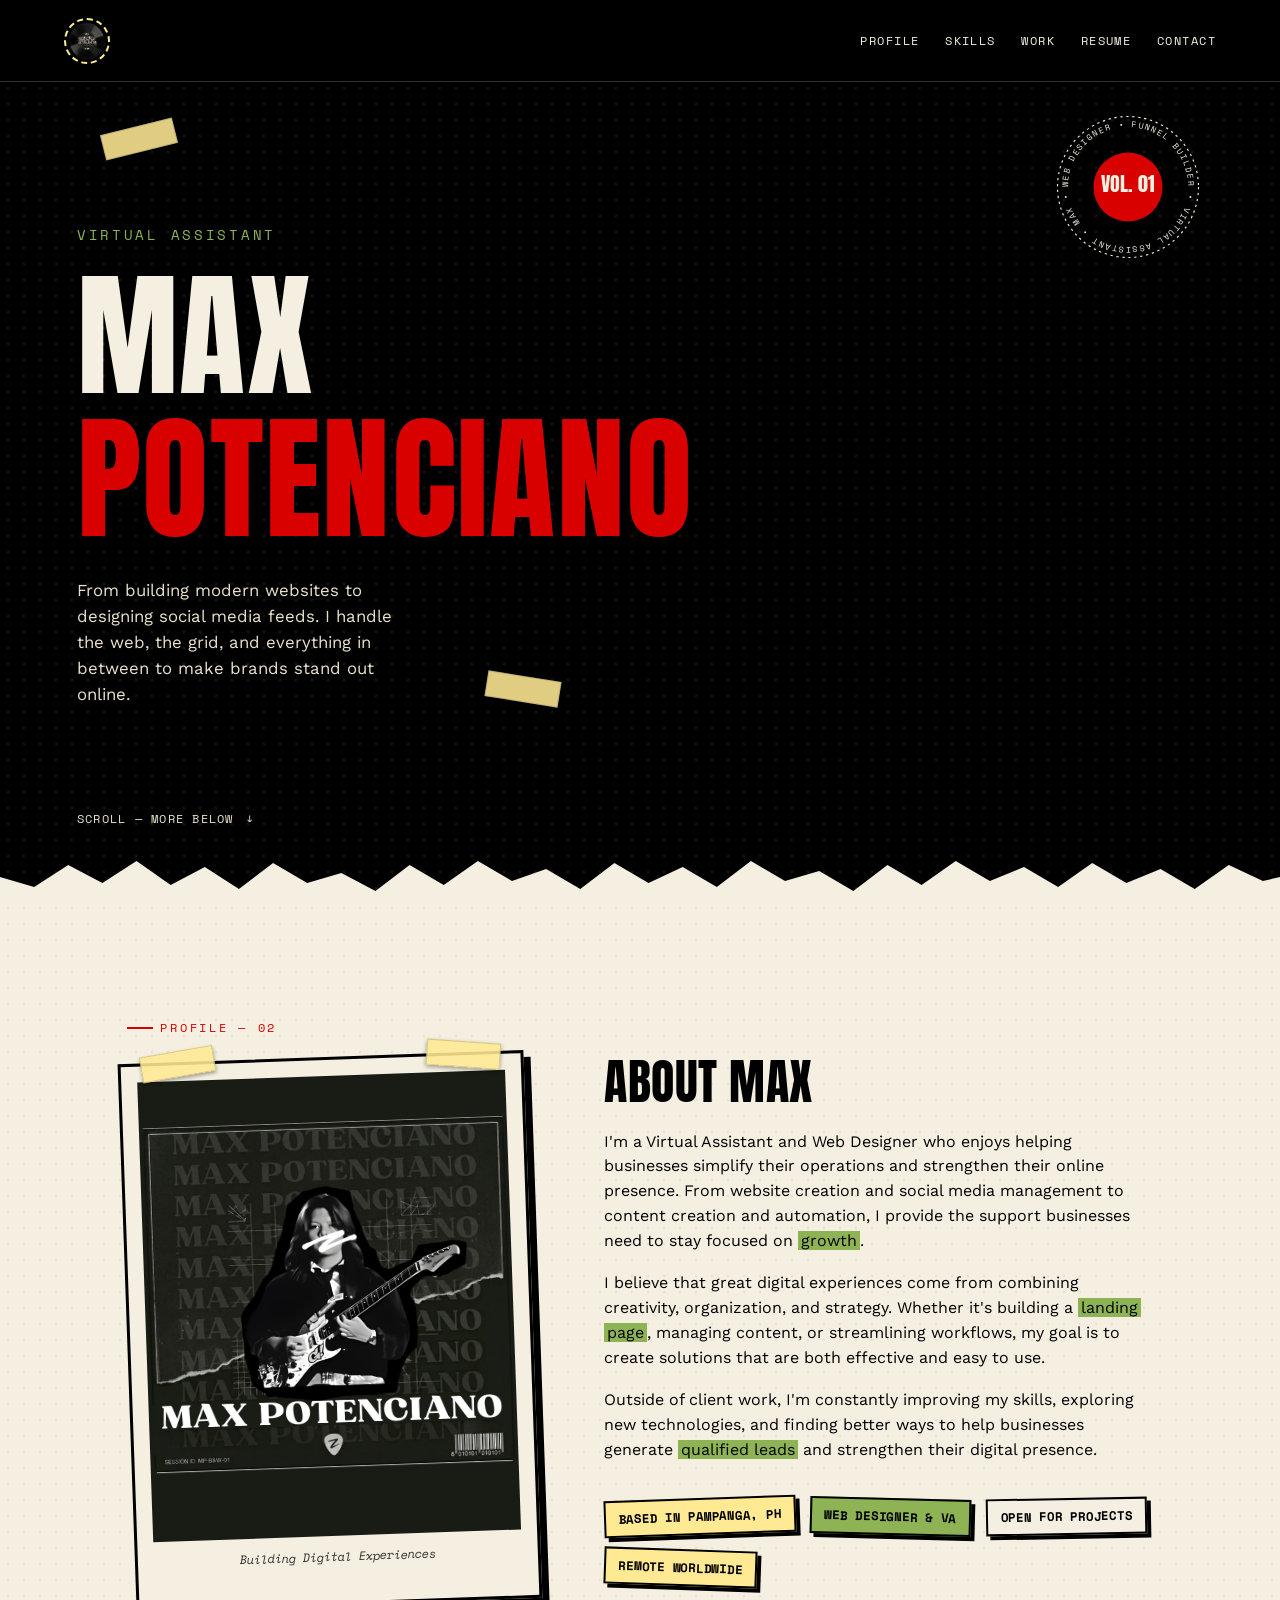
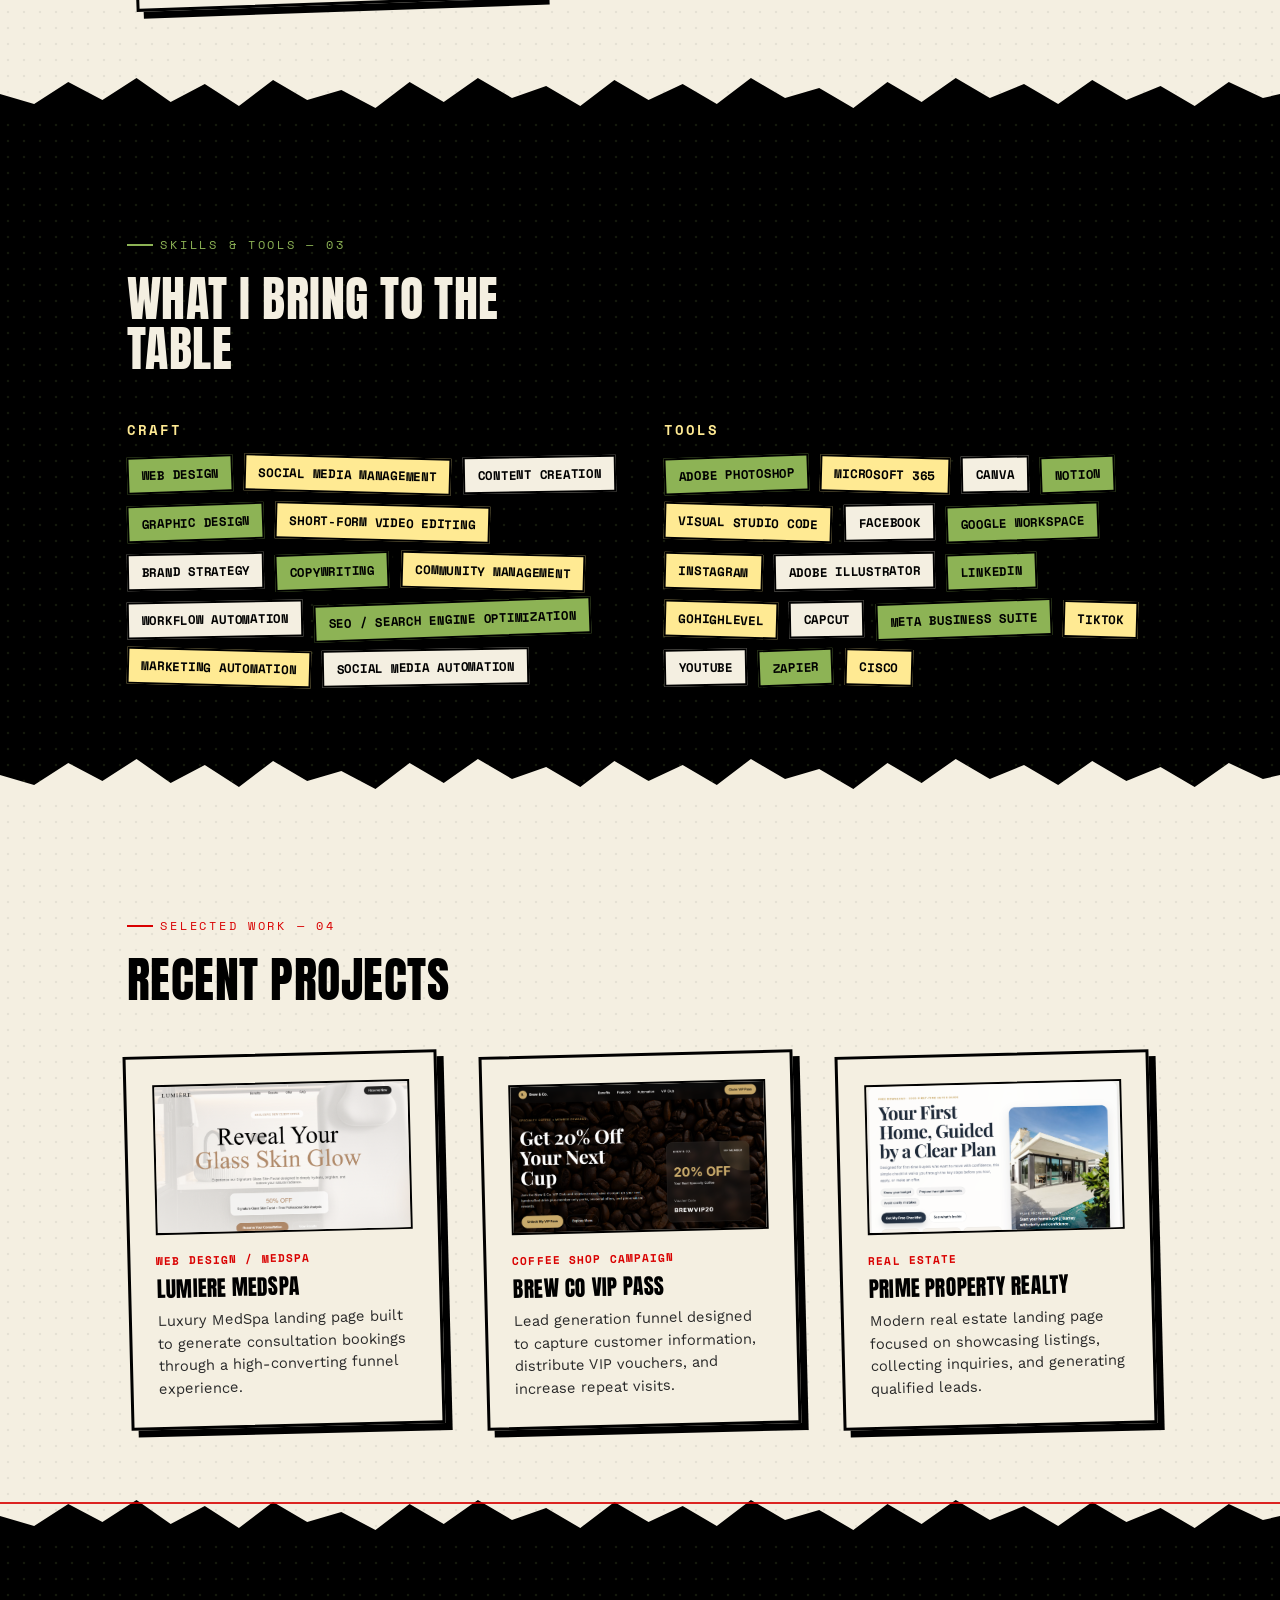
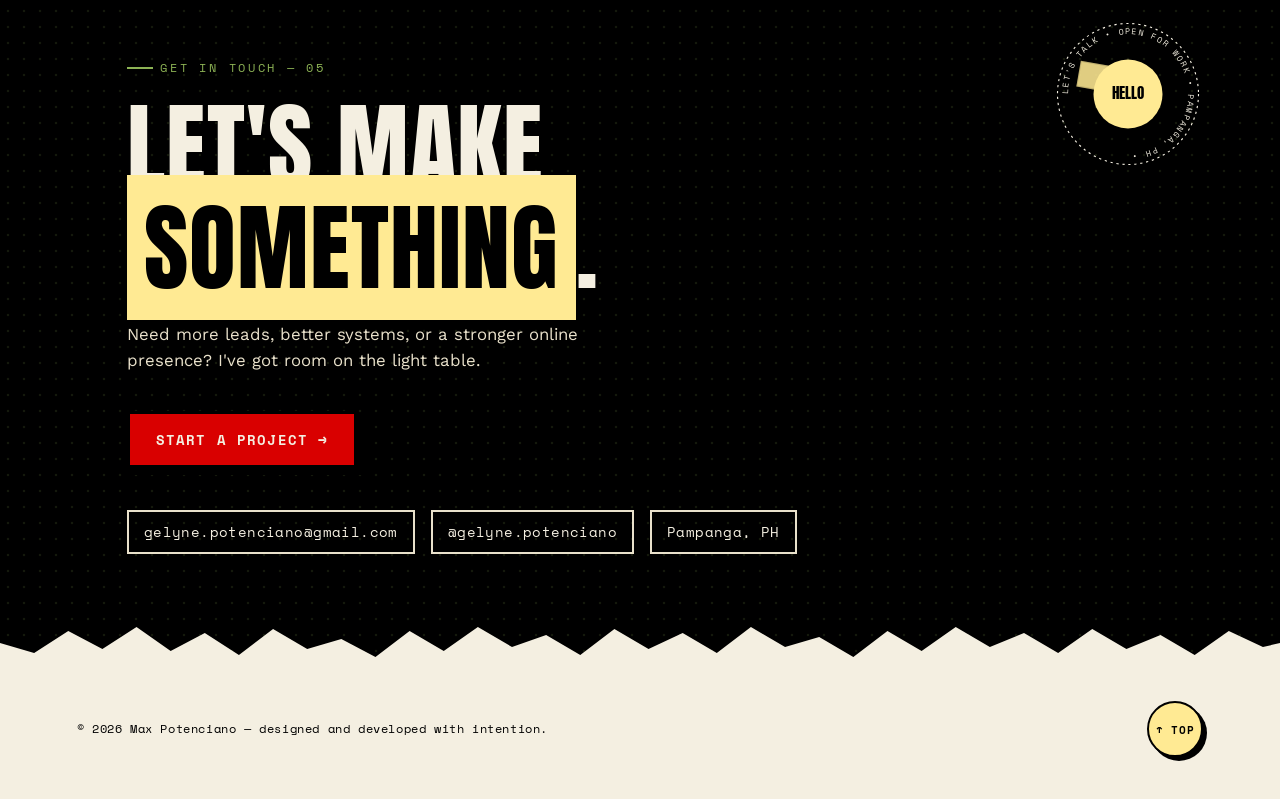
==== index.html @ 08736746 "Add files via upload" ====
<!DOCTYPE html>
<html lang="en">
<head>
<meta charset="UTF-8">
<meta name="viewport" content="width=device-width, initial-scale=1.0">
<title>Max Potenciano | Virtual Assistant & Web Designer</title>
<link rel="icon" type="image/png" href="images/favicon.ico">
<link rel="preconnect" href="https://fonts.googleapis.com">
<link rel="preconnect" href="https://fonts.gstatic.com" crossorigin>
<link href="https://fonts.googleapis.com/css2?family=Anton&family=Space+Mono:wght@400;700&family=Work+Sans:wght@400;500;600;700;800&display=swap" rel="stylesheet">
<link rel="stylesheet" href="css/base.css">
<link rel="stylesheet" href="css/portfolio.css">
</head>
<body>

<div class="grain"></div>

<!-- shared torn-edge shape, defined once, reused everywhere via <use> -->
<svg class="torn-sprite" aria-hidden="true">
  <defs>
    <polygon id="tornPath" points="0,44 0,20 32,30 64,8 96,26 128,4 160,28 192,10 224,32 256,6 288,26 320,16 352,34 384,8 416,28 448,4 480,24 512,12 544,32 576,6 608,26 640,10 672,30 704,4 736,24 768,14 800,34 832,8 864,28 896,4 928,24 960,10 992,30 1024,6 1056,26 1088,12 1120,32 1152,8 1184,24 1200,20 1200,44"/>
  </defs>
</svg>

<nav>
  <div class="logo-stamp">
    <img src="images/logo.png" alt="Max Potenciano Logo">
  </div>

  <ul class="nav-links">
    <li><a href="#about">Profile</a></li>
    <li><a href="#skills">Skills</a></li>
    <li><a href="#projects">Work</a></li>

    <li>
      <a
        href="documents/Angelyne_Potenciano_Resume.pdf"
        target="_blank"
        rel="noopener noreferrer"
      >
        Resume
      </a>
    </li>

    <li><a href="#contact">Contact</a></li>
  </ul>
</nav>

<!-- ============ COVER ============ -->
<section id="cover" class="on-ink">
  <div class="halftone on-ink-tex"></div>
  <div class="tape cover-tape1"></div>
  <div class="tape cover-tape2"></div>

  <svg class="stamp-badge" viewBox="0 0 200 200" aria-hidden="true">
    <defs><path id="circlePath" d="M100,100 m-80,0 a80,80 0 1,1 160,0 a80,80 0 1,1 -160,0"/></defs>
    <circle cx="100" cy="100" r="94" fill="none" stroke="#F4EFE1" stroke-width="1.5" stroke-dasharray="3 5"/>
    <text font-family="Space Mono, monospace" font-size="11" letter-spacing="2" fill="#F4EFE1">
      <textPath href="#circlePath">WEB DESIGNER • FUNNEL BUILDER • VIRTUAL ASSISTANT • MAX •</textPath>
    </text>
    <circle cx="100" cy="100" r="46" fill="#D90000"/>
    <text x="100" y="107" text-anchor="middle" font-family="Anton, sans-serif" font-size="26" fill="#F4EFE1">VOL. 01</text>
  </svg>

  <div class="cover-inner">
    <div class="cover-role">Virtual Assistant</div>
    <h1 class="cover-name">MAX<br><span class="accent">POTENCIANO</span></h1>
    <p class="cover-sub">From building modern websites to designing social media feeds. I handle the web, the grid, and everything in between to make brands stand out online.</p>
  </div>

  <div class="scroll-cue"><span>Scroll — more below</span><span class="arrow">↓</span></div>

  <div class="torn-edge to-paper">
    <svg viewBox="0 0 1200 44" preserveAspectRatio="none"><use href="#tornPath" fill="currentColor"/></svg>
  </div>
</section>

<!-- ============ ABOUT ============ -->
<section id="about" class="on-paper">
  <div class="halftone on-paper-tex"></div>
  <div class="wrap">
    <div class="eyebrow">Profile — 02</div>
    <div class="about-grid">
      <figure class="portrait-frame">
        <div class="tape" style="top:-14px; left:20px; transform:rotate(-8deg);"></div>
        <div class="tape" style="top:-14px; right:20px; transform:rotate(6deg);"></div>

        <img
          src="images/max-profile.png"
          alt="Max Potenciano"
          class="profile-photo"
        >

        <figcaption>Building Digital Experiences</figcaption>
      </figure>

      <div class="about-bio">
        <h2 style="font-size:clamp(2rem,4vw,3rem); margin-bottom:1.4rem;">About Max</h2>
        <p>
        I'm a Virtual Assistant and Web Designer who enjoys helping businesses simplify their operations and strengthen their online presence. From website creation and social media management to content creation and automation, I provide the support businesses need to stay focused on <mark>growth</mark>.
        </p>

        <p>
        I believe that great digital experiences come from combining creativity, organization, and strategy. Whether it's building a <mark>landing page</mark>, managing content, or streamlining workflows, my goal is to create solutions that are both effective and easy to use.
        </p>

        <p>
        Outside of client work, I'm constantly improving my skills, exploring new technologies, and finding better ways to help businesses generate <mark>qualified leads</mark> and strengthen their digital presence.
        </p>
        <div class="fact-stamps">
          <span class="sticker">Based in Pampanga, PH</span>
          <span class="sticker">Web Designer & VA</span>
          <span class="sticker">Open for projects</span>
          <span class="sticker">Remote Worldwide</span>
        </div>
      </div>
    </div>
  </div>
  <div class="torn-edge to-ink">
    <svg viewBox="0 0 1200 44" preserveAspectRatio="none"><use href="#tornPath" fill="currentColor"/></svg>
  </div>
</section>

<!-- ============ SKILLS ============ -->
<section id="skills" class="on-ink">
  <div class="halftone on-ink-tex"></div>
  <div class="wrap">
    <div class="eyebrow">Skills &amp; Tools — 03</div>
    <h2 style="font-size:clamp(2rem,4vw,3rem); max-width:16ch; margin-bottom:3rem;">What I bring to the table</h2>

    <div class="skills-groups">
      <div class="skill-group">
        <h3>Craft</h3>
        <div class="skill-tags">
          <span class="sticker">Web Design</span>
          <span class="sticker">Social Media Management</span>
          <span class="sticker">Content Creation</span>
          <span class="sticker">Graphic Design</span>
          <span class="sticker">Short-form Video editing</span>
          <span class="sticker">Brand Strategy</span>
          <span class="sticker">Copywriting</span>
          <span class="sticker">Community Management</span>
          <span class="sticker">Workflow Automation</span>
          <span class="sticker">SEO / Search Engine Optimization</span>
          <span class="sticker">Marketing Automation</span>
          <span class="sticker">Social Media Automation</span>
        </div>
      </div>
      <div class="skill-group">
        <h3>Tools</h3>
        <div class="skill-tags">
          <span class="sticker">Adobe Photoshop</span>
          <span class="sticker">Microsoft 365</span>
          <span class="sticker">Canva</span>
          <span class="sticker">Notion</span>
          <span class="sticker">Visual Studio Code</span>
          <span class="sticker">Facebook</span>
          <span class="sticker">Google Workspace</span>
          <span class="sticker">Instagram</span>
          <span class="sticker">Adobe Illustrator</span>
          <span class="sticker">LinkedIn</span>
          <span class="sticker">GoHighLevel</span>
          <span class="sticker">Capcut</span>
          <span class="sticker">Meta Business Suite</span>
          <span class="sticker">Tiktok</span>
          <span class="sticker">Youtube</span>
          <span class="sticker">Zapier</span>
          <span class="sticker">Cisco</span>
        </div>
      </div>
    </div>
  </div>
  <div class="torn-edge to-paper">
    <svg viewBox="0 0 1200 44" preserveAspectRatio="none"><use href="#tornPath" fill="currentColor"/></svg>
  </div>
</section>

<!-- ============ PROJECTS ============ -->
<section id="projects" class="on-paper">
  <div class="halftone on-paper-tex"></div>
  <div class="wrap">
    <div class="eyebrow">Selected Work — 04</div>
    <h2 style="font-size:clamp(2rem,4vw,3rem); margin-bottom:3rem;">Recent Projects</h2>

    <div class="project-grid">

      <a href="projects/Lumiere/index.html" class="project-link">
        <article class="project-card">
          <div class="project-thumb"><img src="images/lumiere-thumb.png" alt="Lumiere MedSpa"></div>
          <span class="project-cat">Web Design / MedSpa</span>
          <h3>Lumiere MedSpa</h3>
          <p>
            Luxury MedSpa landing page built to generate consultation bookings
            through a high-converting funnel experience.
          </p>
        </article>
      </a>

      <a href="projects/brew-co-vip/index.html" class="project-link">
        <article class="project-card">
          <div class="project-thumb"><img src="images/brew-co-vip-thumb.png" alt="Brew Co VIP Pass"></div>
          <span class="project-cat">Coffee Shop Campaign</span>
          <h3>Brew Co VIP Pass</h3>
          <p>
            Lead generation funnel designed to capture customer information,
            distribute VIP vouchers, and increase repeat visits.
          </p>
        </article>
      </a>

        <a href="projects/prime_property_realty_landing_page_package/index.html" class="project-link">
          <article class="project-card">
            <div class="project-thumb"><img src="images/prime-property-realty-thumb.png" alt="Prime Property Realty"></div>
            <span class="project-cat">Real Estate</span>
            <h3>Prime Property Realty</h3>
            <p>
              Modern real estate landing page focused on showcasing listings,
              collecting inquiries, and generating qualified leads.
            </p>
          </article>
        </a>

    </div>
  </div>
  <div class="torn-edge to-ink thread">
    <svg viewBox="0 0 1200 44" preserveAspectRatio="none"><use href="#tornPath" fill="currentColor"/></svg>
  </div>
</section>

<!-- ============ CONTACT (mirrors cover) ============ -->
<section id="contact" class="on-ink">
  <div class="halftone on-ink-tex"></div>
  <div class="tape" style="top:8rem; right:10%; transform:rotate(10deg);"></div>

  <svg class="stamp-badge" viewBox="0 0 200 200" aria-hidden="true" style="right:6vw; top:5rem;">
    <defs><path id="circlePath2" d="M100,100 m-80,0 a80,80 0 1,1 160,0 a80,80 0 1,1 -160,0"/></defs>
    <circle cx="100" cy="100" r="94" fill="none" stroke="#F4EFE1" stroke-width="1.5" stroke-dasharray="3 5"/>
    <text font-family="Space Mono, monospace" font-size="11" letter-spacing="2" fill="#F4EFE1">
      <textPath href="#circlePath2">LET'S TALK • OPEN FOR WORK • PAMPANGA, PH • </textPath>
    </text>
    <circle cx="100" cy="100" r="46" fill="#FFEA93"/>
    <text x="100" y="107" text-anchor="middle" font-family="Anton, sans-serif" font-size="20" fill="#000">HELLO</text>
  </svg>

  <div class="wrap contact-inner">
    <div class="eyebrow">Get In Touch — 05</div>
    <h2 class="contact-headline">Let's make<br><mark>something</mark>.</h2>
    <p class="contact-sub">Need more leads, better systems, or a stronger online presence? I've got room on the light table.</p>

    <a class="btn" href="mailto:gelyne.potenciano@gmail.com">Start a Project →</a>

    <ul class="contact-details">
      <li><a href="mailto:gelyne.potenciano@gmail.com">gelyne.potenciano@gmail.com</a></li>
      <li><a href="https://www.instagram.com/gelyne.potenciano/">@gelyne.potenciano</a></li>
      <li>Pampanga, PH</li>
    </ul>
  </div>

  <div class="torn-edge to-paper">
    <svg viewBox="0 0 1200 44" preserveAspectRatio="none"><use href="#tornPath" fill="currentColor"/></svg>
  </div>
</section>

<div class="footer-strip">
  <span>© <span id="year"></span> Max Potenciano — designed and developed with intention.</span>
  <a href="#cover" class="back-top">↑ TOP</a>
</div>

<script src="js/main.js"></script>
</body>
</html>
---- css/base.css ----
/* ==========================================================================
   BASE.CSS
   Shared design system for the whole site: colors, fonts, textures,
   and reusable components (cutout cards, stickers, buttons, stamps, nav).
   Both index.html and style-guide.html load this file first.
   ========================================================================== */

:root{
  --ink:#000000;        /* base background, text, borders */
  --moss:#8DB355;        /* labels on black, sticker chips, accent shapes */
  --butter:#FFEA93;      /* highlight-marker on black sections, tape, CTA hover */
  --signal:#D90000;      /* CTA button, stamps, "red thread" accent */
  --paper:#F4EFE1;       /* neutral light section background, card faces */
  --paper-dim:#e9e1cb;   /* secondary/dimmer text on black sections */

  --cutout-border: 3px solid var(--ink);
  --cutout-shadow: 7px 7px 0 var(--ink);
  --cutout-shadow-sm: 4px 4px 0 var(--ink);
}

*{ box-sizing:border-box; margin:0; padding:0; }

@media (prefers-reduced-motion: no-preference){
  html{ scroll-behavior:smooth; }
}

body{
  font-family:'Work Sans', sans-serif;
  background:var(--ink);
  color:var(--paper);
  line-height:1.55;
  overflow-x:hidden;
}

a{ color:inherit; }
img,svg{ display:block; max-width:100%; }
::selection{ background:var(--signal); color:var(--paper); }
:focus-visible{ outline:3px solid var(--butter); outline-offset:3px; }

h1,h2,h3{
  font-family:'Anton', sans-serif;
  font-weight:400;
  letter-spacing:.01em;
  line-height:1.05;
  text-transform:uppercase;
}

code{ font-family:'Space Mono', monospace; background:rgba(0,0,0,.08); padding:.15em .4em; }
.on-ink code{ background:rgba(255,255,255,.1); }

/* ---------- eyebrow labels ---------- */
.eyebrow{
  font-family:'Space Mono', monospace;
  font-size:.78rem;
  letter-spacing:.22em;
  text-transform:uppercase;
  display:inline-flex;
  align-items:center;
  gap:.6em;
  margin-bottom:1.2rem;
}
.eyebrow::before{ content:''; width:26px; height:2px; background:currentColor; display:inline-block; }
.on-ink .eyebrow{ color:var(--moss); }
.on-paper .eyebrow{ color:var(--signal); }

/* ---------- section wrappers ---------- */
section{ position:relative; }
.on-ink{ background:var(--ink); color:var(--paper); }
.on-paper{ background:var(--paper); color:var(--ink); }

.wrap{ max-width:1180px; margin:0 auto; padding:7rem 6vw; position:relative; z-index:2; }

/* ---------- grain overlay (site-wide, fixed) ---------- */
.grain{
  position:fixed; inset:0; z-index:60; pointer-events:none;
  opacity:.05; mix-blend-mode:overlay;
  background-image:url("data:image/svg+xml;utf8,<svg xmlns='http://www.w3.org/2000/svg' width='120' height='120'><filter id='n'><feTurbulence type='fractalNoise' baseFrequency='0.9' numOctaves='2' stitchTiles='stitch'/></filter><rect width='100%25' height='100%25' filter='url(%23n)'/></svg>");
}

/* ---------- halftone dot textures ---------- */
.halftone{ position:absolute; inset:0; z-index:0; pointer-events:none; }
.halftone.on-ink-tex{ background-image:radial-gradient(var(--moss) 1.4px, transparent 1.6px); background-size:16px 16px; opacity:.14; }
.halftone.on-paper-tex{ background-image:radial-gradient(var(--ink) 1.2px, transparent 1.6px); background-size:16px 16px; opacity:.06; }

/* ---------- torn paper edge divider (one shape, reused via <use>) ---------- */
.torn-sprite{ position:absolute; width:0; height:0; overflow:hidden; }
.torn-edge{ position:absolute; left:0; right:0; bottom:-1px; height:44px; line-height:0; z-index:3; }
.torn-edge svg{ width:100%; height:100%; display:block; }
.torn-edge.to-paper{ color:var(--paper); }
.torn-edge.to-ink{ color:var(--ink); }
.torn-edge.thread::after{
  content:''; position:absolute; left:0; right:0; top:6px; height:2px;
  background:var(--signal); opacity:.85;
}

/* ---------- tape strip decoration ---------- */
.tape{
  position:absolute; width:74px; height:26px;
  background:rgba(255,234,147,.88);
  box-shadow:0 2px 4px rgba(0,0,0,.35);
  border:1px solid rgba(0,0,0,.15);
}

/* ---------- signature cutout / sticker system ---------- */
.cutout{
  background:var(--paper); color:var(--ink);
  border:var(--cutout-border); box-shadow:var(--cutout-shadow);
}
.sticker{
  display:inline-flex; align-items:center;
  font-family:'Space Mono', monospace; font-weight:700; text-transform:uppercase;
  font-size:.78rem; letter-spacing:.06em; padding:.55em 1em;
  border:2px solid var(--ink); box-shadow:var(--cutout-shadow-sm);
  color:var(--ink); background:var(--paper);
  transition:transform .15s ease, box-shadow .15s ease;
}
.sticker:hover{ transform:translate(-2px,-2px) rotate(0deg); box-shadow:6px 6px 0 var(--ink); }

.btn{
  display:inline-flex; align-items:center; gap:.6em;
  font-family:'Space Mono', monospace; font-weight:700;
  text-transform:uppercase; letter-spacing:.08em; font-size:.9rem;
  padding:1em 1.8em;
  background:var(--signal); color:var(--paper);
  border:var(--cutout-border); box-shadow:var(--cutout-shadow);
  text-decoration:none;
  transition:transform .15s ease, box-shadow .15s ease, background .15s ease, color .15s ease;
  cursor:pointer;
}
.btn:hover{ background:var(--butter); color:var(--ink); transform:translate(-3px,-3px) rotate(-1deg); box-shadow:10px 10px 0 var(--ink); }
.btn:active{ transform:translate(0,0); box-shadow:2px 2px 0 var(--ink); }

mark{ background:var(--butter); color:var(--ink); padding:0 .18em; box-decoration-break:clone; -webkit-box-decoration-break:clone; }
.on-paper mark{ background:var(--moss); }

/* ---------- shared animations ---------- */
@keyframes spin{ to{ transform:rotate(360deg); } }
@keyframes float{ 0%,100%{ transform:translateY(0);} 50%{ transform:translateY(8px);} }

/* ---------- nav ---------- */
nav{
  position:fixed; top:0; left:0; right:0; z-index:50;
  display:flex; align-items:center; justify-content:space-between;
  padding:1.1rem 5vw;
  background:rgba(0,0,0,.72);
  backdrop-filter:blur(6px);
  border-bottom:1px solid rgba(255,234,147,.2);
}
.logo-stamp{
  width:46px; height:46px; border-radius:50%;
  border:2px dashed var(--butter);
  display:flex; align-items:center; justify-content:center;
  font-family:'Anton', sans-serif; font-size:.95rem; color:var(--butter);
  flex:none;
}
.nav-links{ display:flex; gap:1.6rem; list-style:none; flex-wrap:wrap; justify-content:flex-end; }
.nav-links a{
  font-family:'Space Mono', monospace; font-size:.75rem; letter-spacing:.12em;
  text-transform:uppercase; text-decoration:none; color:var(--paper);
  padding-bottom:3px; border-bottom:2px solid transparent;
  transition:border-color .15s ease, color .15s ease;
}
.nav-links a:hover{ border-color:var(--moss); color:var(--moss); }

/* ---------- footer ---------- */
.footer-strip{
  position:relative; background:var(--paper); color:var(--ink);
  padding:2.2rem 6vw 2.6rem;
  display:flex; flex-wrap:wrap; gap:1rem; align-items:center; justify-content:space-between;
  font-family:'Space Mono', monospace; font-size:.75rem; letter-spacing:.05em;
}
.back-top{
  width:56px; height:56px; border-radius:50%; border:2px solid var(--ink);
  display:flex; align-items:center; justify-content:center; text-decoration:none;
  color:var(--ink); font-family:'Space Mono', monospace; font-size:.7rem; font-weight:700;
  box-shadow:var(--cutout-shadow-sm); background:var(--butter);
  flex:none;
}

/* ---------- shared responsive ---------- */
@media (max-width:900px){
  .wrap{ padding:6.5rem 6vw 5.5rem; }
}
@media (max-width:600px){
  nav{ padding:.9rem 5vw; }
  .nav-links{ display:none; }
}
---- css/portfolio.css ----
/* ==========================================================================
   PORTFOLIO.CSS
   Page-specific layout for index.html (Cover, Profile, Skills, Projects, Contact).
   Loaded after base.css.
   ========================================================================== */

/* ---------- COVER ---------- */
#cover{ min-height:100svh; display:flex; align-items:center; overflow:hidden; }
.cover-inner{ position:relative; z-index:2; padding:8rem 6vw 6rem; width:100%; }
.cover-role{
  font-family:'Space Mono', monospace; letter-spacing:.2em; text-transform:uppercase;
  color:var(--moss); font-size:.85rem; margin-bottom:1.2rem;
}
.cover-name{ font-size:clamp(3.2rem, 11vw, 8.5rem); color:var(--paper); }
.cover-name .accent{ color:var(--signal); }
.cover-sub{ max-width:34ch; margin-top:1.6rem; font-size:1.05rem; color:var(--paper-dim); }

.stamp-badge{
  position:absolute; right:6vw; top:7rem; width:150px; height:150px;
  animation:spin 32s linear infinite;
}
@media (prefers-reduced-motion: reduce){ .stamp-badge{ animation:none; } }

.scroll-cue{
  position:absolute; left:6vw; bottom:4.5rem; z-index:3;
  display:flex; align-items:center; gap:.8rem;
  font-family:'Space Mono', monospace; font-size:.78rem; letter-spacing:.1em;
  color:var(--paper-dim); text-transform:uppercase;
}
.scroll-cue .arrow{ animation:float 1.8s ease-in-out infinite; }
@media (prefers-reduced-motion: reduce){ .scroll-cue .arrow{ animation:none; } }

.cover-tape1{ top:14%; left:8%; transform:rotate(-14deg); }
.cover-tape2{ bottom:22%; left:38%; transform:rotate(9deg); }

/* ---------- ABOUT ---------- */
.about-grid{ display:grid; grid-template-columns:.85fr 1.15fr; gap:4.5rem; align-items:start; }
.portrait-frame{
  position:relative; background:var(--paper); border:var(--cutout-border);
  box-shadow:var(--cutout-shadow); padding:1rem 1rem 2.2rem; transform:rotate(-2deg);
}
.portrait-frame figcaption{
  font-family:'Space Mono', monospace; font-size:.75rem; font-style:italic;
  margin-top:.8rem; color:#333; text-align:center;
}
.about-bio p{ margin-bottom:1.1rem; max-width:58ch; }
.fact-stamps{ display:flex; flex-wrap:wrap; gap:.9rem; margin-top:2.2rem; }
.fact-stamps .sticker:nth-child(1){ background:var(--butter); transform:rotate(-2deg); }
.fact-stamps .sticker:nth-child(2){ background:var(--moss); transform:rotate(1.5deg); }
.fact-stamps .sticker:nth-child(3){ background:var(--paper); transform:rotate(-1deg); }
.fact-stamps .sticker:nth-child(4){ background:var(--butter); transform:rotate(2deg); }

/* ---------- SKILLS ---------- */
.skills-groups{ display:grid; grid-template-columns:1fr 1fr; gap:3rem; }
.skill-group h3{
  font-family:'Space Mono', monospace; text-transform:uppercase; font-size:.85rem;
  letter-spacing:.15em; color:var(--butter); margin-bottom:1.2rem; font-weight:700;
}
.skill-tags{ display:flex; flex-wrap:wrap; gap:.7rem; }
.skill-tags .sticker:nth-child(3n+1){ background:var(--moss); transform:rotate(-2deg); }
.skill-tags .sticker:nth-child(3n+2){ background:var(--butter); transform:rotate(1.5deg); }
.skill-tags .sticker:nth-child(3n+3){ background:var(--paper); transform:rotate(-1deg); }

/* ---------- PROJECTS ---------- */
.project-grid{ display:grid; grid-template-columns:repeat(3, 1fr); gap:2.6rem; }
.project-card{
  position:relative; background:var(--paper); border:var(--cutout-border);
  box-shadow:var(--cutout-shadow); padding:1.6rem; transition:transform .18s ease, box-shadow .18s ease;
}
.project-card:nth-child(odd){ transform:rotate(-1.4deg); }
.project-card:nth-child(even){ transform:rotate(1.4deg); }
.project-card:hover{ transform:translateY(-6px) rotate(0deg); box-shadow:11px 11px 0 var(--ink); }
.project-thumb{
  height:150px; margin-bottom:1.1rem; position:relative; overflow:hidden;
  border:2px solid var(--ink);
  background-image:radial-gradient(var(--ink) 1.1px, transparent 1.4px);
  background-size:10px 10px;
}
.project-cat{
  font-family:'Space Mono', monospace; font-size:.7rem; letter-spacing:.1em;
  text-transform:uppercase; color:var(--signal); font-weight:700; display:block; margin-bottom:.5rem;
}
.project-card h3{ font-size:1.35rem; margin-bottom:.6rem; }
.project-card p{ font-size:.92rem; color:#2a2a2a; }

/* ---------- CONTACT (mirrors cover) ---------- */
#contact{ padding-top:1px; overflow:hidden; }
.contact-inner{ text-align:left; }
.contact-headline{ font-size:clamp(2.6rem, 8vw, 6rem); margin-bottom:1.4rem; }
.contact-sub{ max-width:48ch; color:var(--paper-dim); margin-bottom:2.4rem; font-size:1.05rem; }
.contact-details{
  display:flex; flex-wrap:wrap; gap:1rem; margin-top:2.6rem; list-style:none;
  font-family:'Space Mono', monospace; font-size:.85rem;
}
.contact-details li{ border:2px solid var(--paper-dim); padding:.7em 1.1em; letter-spacing:.03em; }
.contact-details a{ text-decoration:none; }
.contact-details a:hover{ color:var(--moss); }

/* ---------- page-specific responsive ---------- */
@media (max-width:900px){
  .about-grid{ grid-template-columns:1fr; gap:3rem; }
  .portrait-frame{ max-width:320px; margin:0 auto; }
  .skills-groups{ grid-template-columns:1fr; gap:2.4rem; }
  .project-grid{ grid-template-columns:1fr 1fr; }
  .stamp-badge{ width:110px; height:110px; top:5.5rem; right:5vw; }
}
@media (max-width:600px){
  .project-grid{ grid-template-columns:1fr; }
  .cover-inner{ padding-top:7rem; }
  .stamp-badge{ display:none; }
  .footer-strip{ flex-direction:column; align-items:flex-start; }
}

.project-link{
  display:block;
  text-decoration:none;
  color:inherit;
}

.project-link:hover{
  color:inherit;
}

.profile-photo{
  width:100%;
  display:block;
  aspect-ratio:4/5;
  object-fit:cover;
}

.logo-stamp{
  display:flex;
  align-items:center;
  justify-content:center;
}

.logo-stamp img{
  width:100%;
  height:100%;
  object-fit:contain;
  display:block;
}
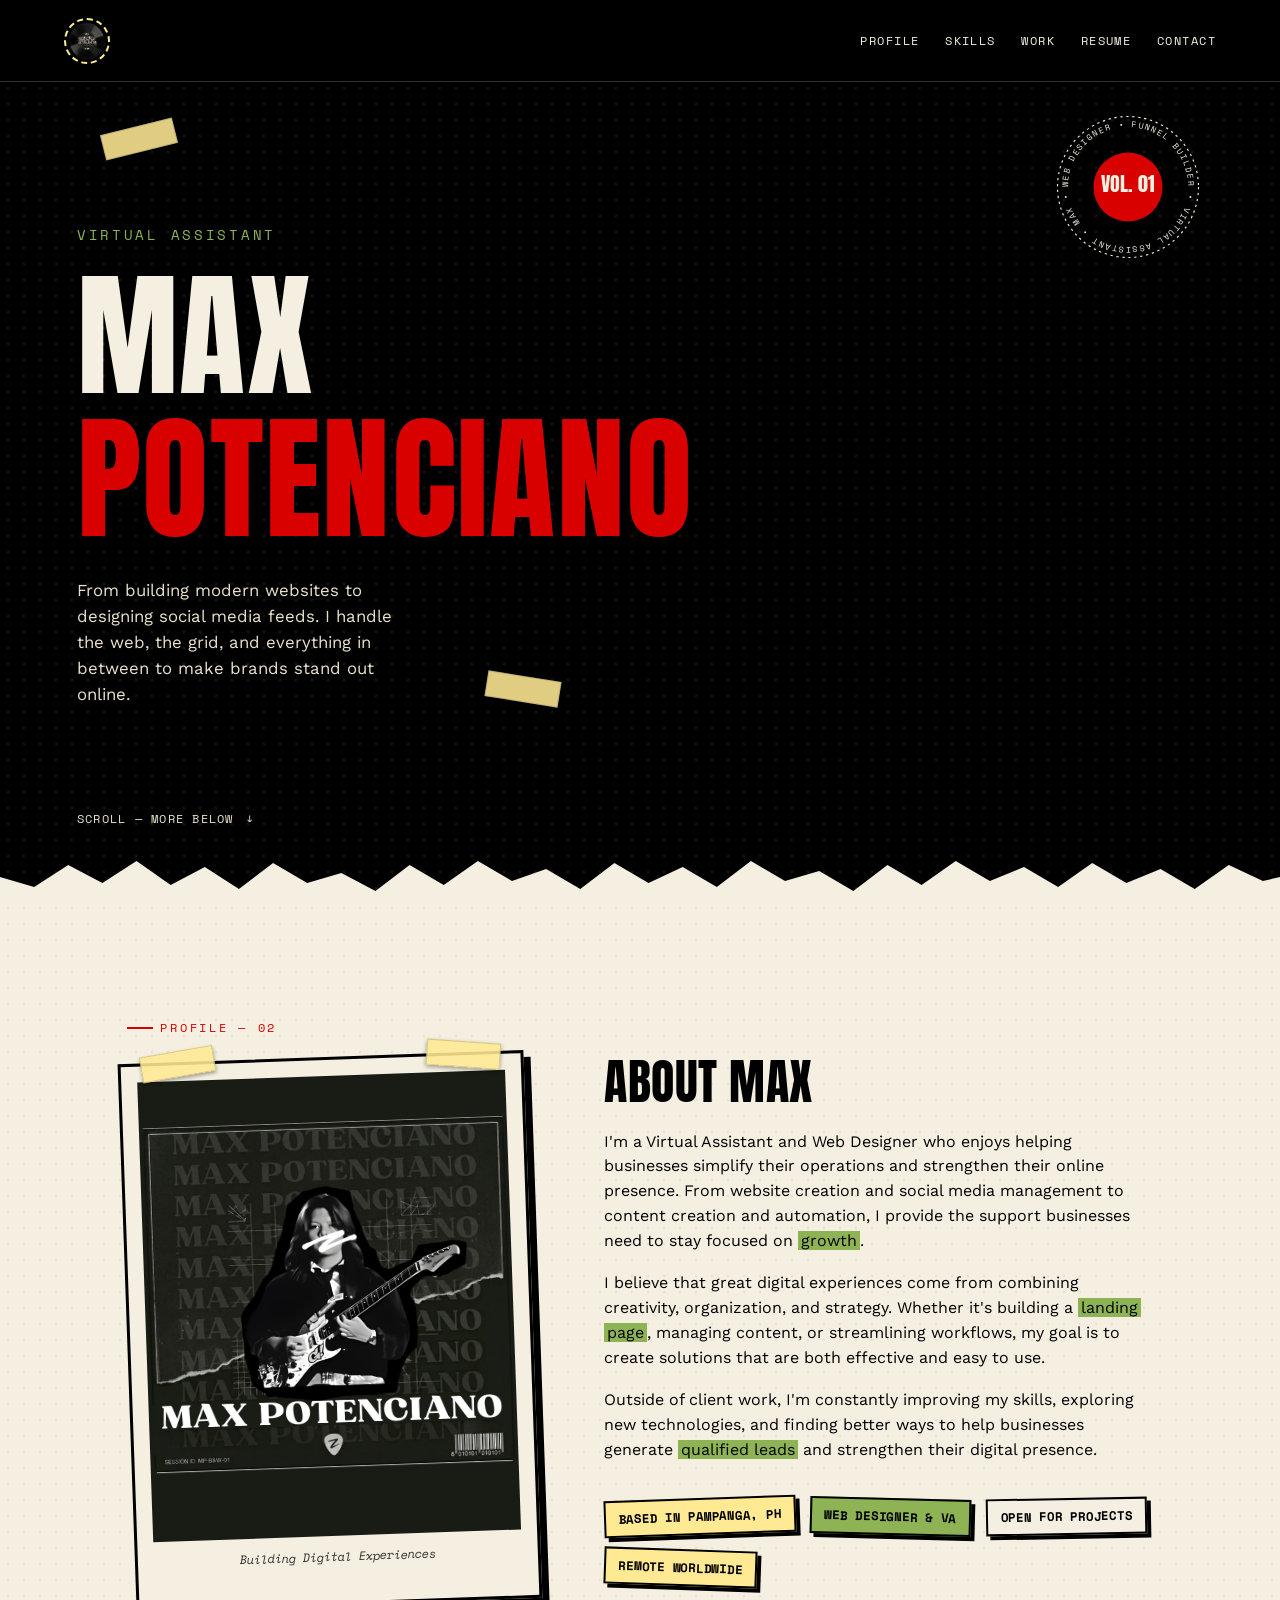
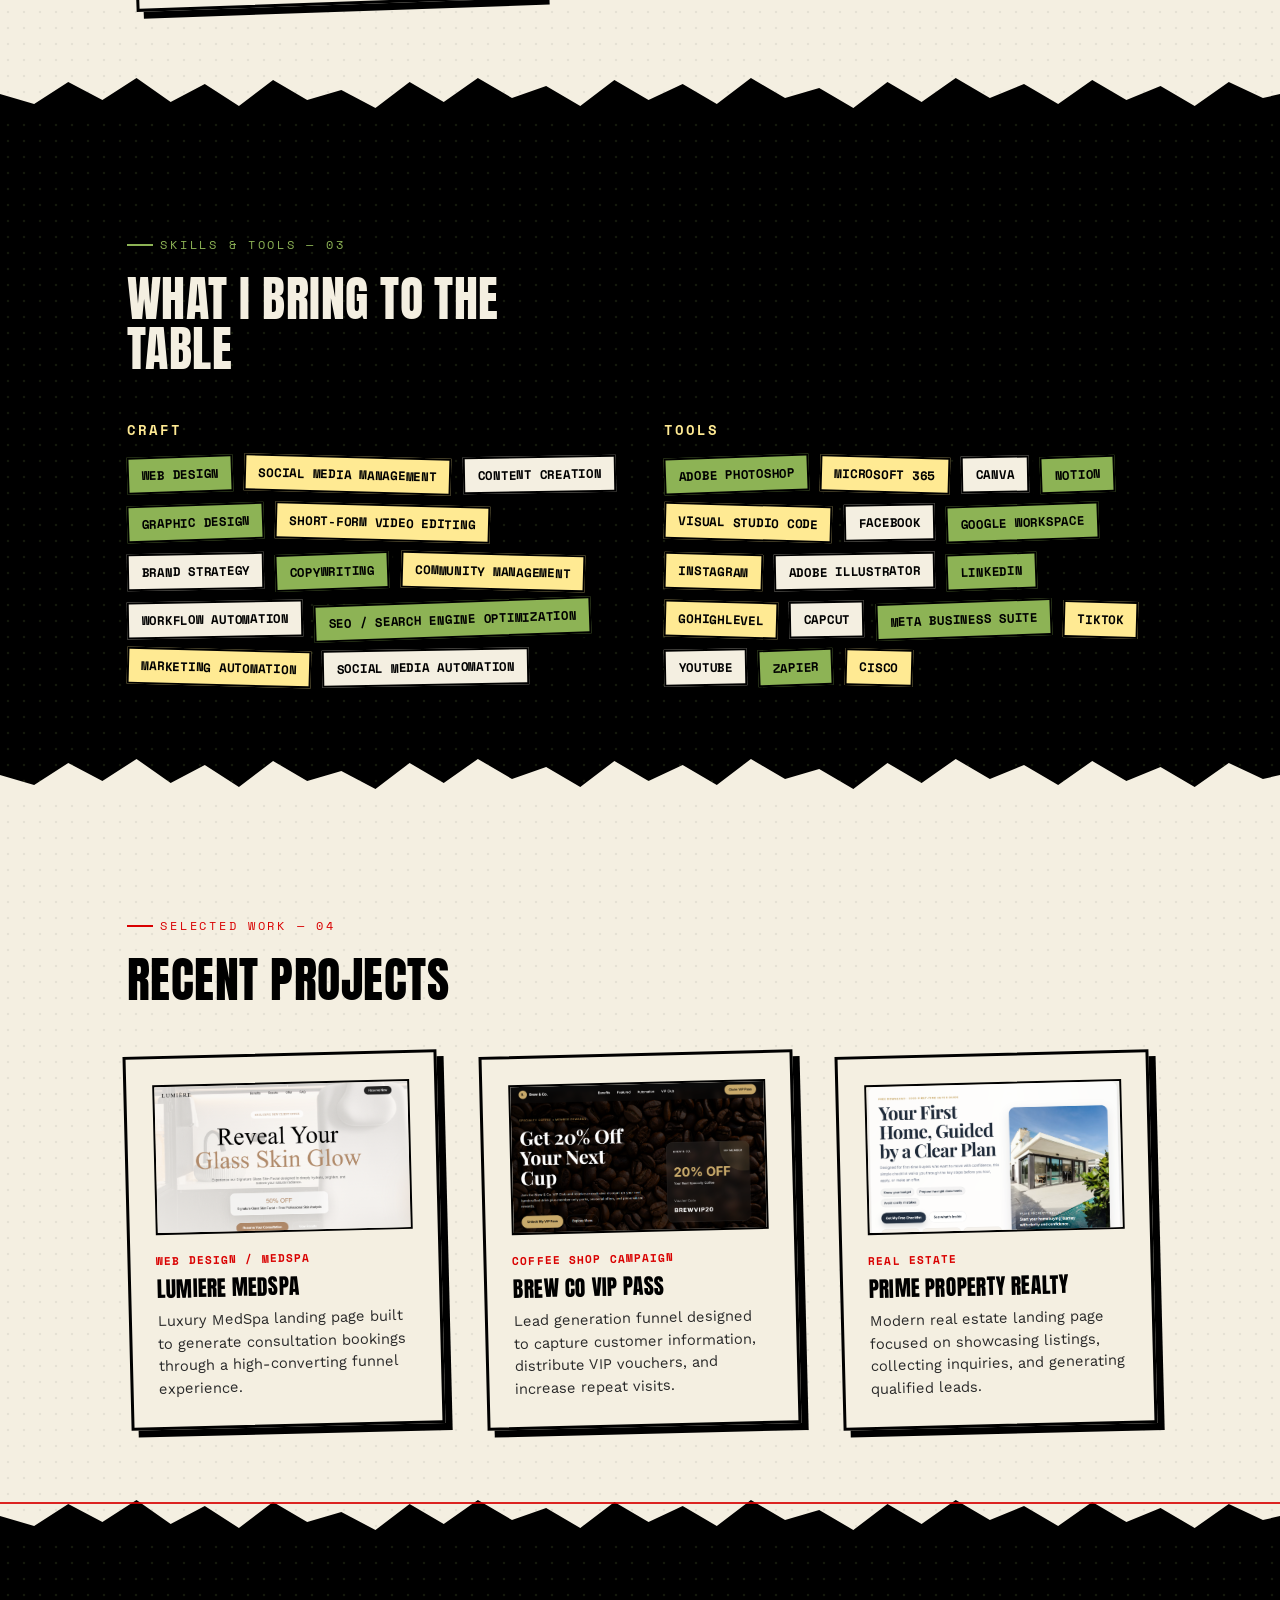
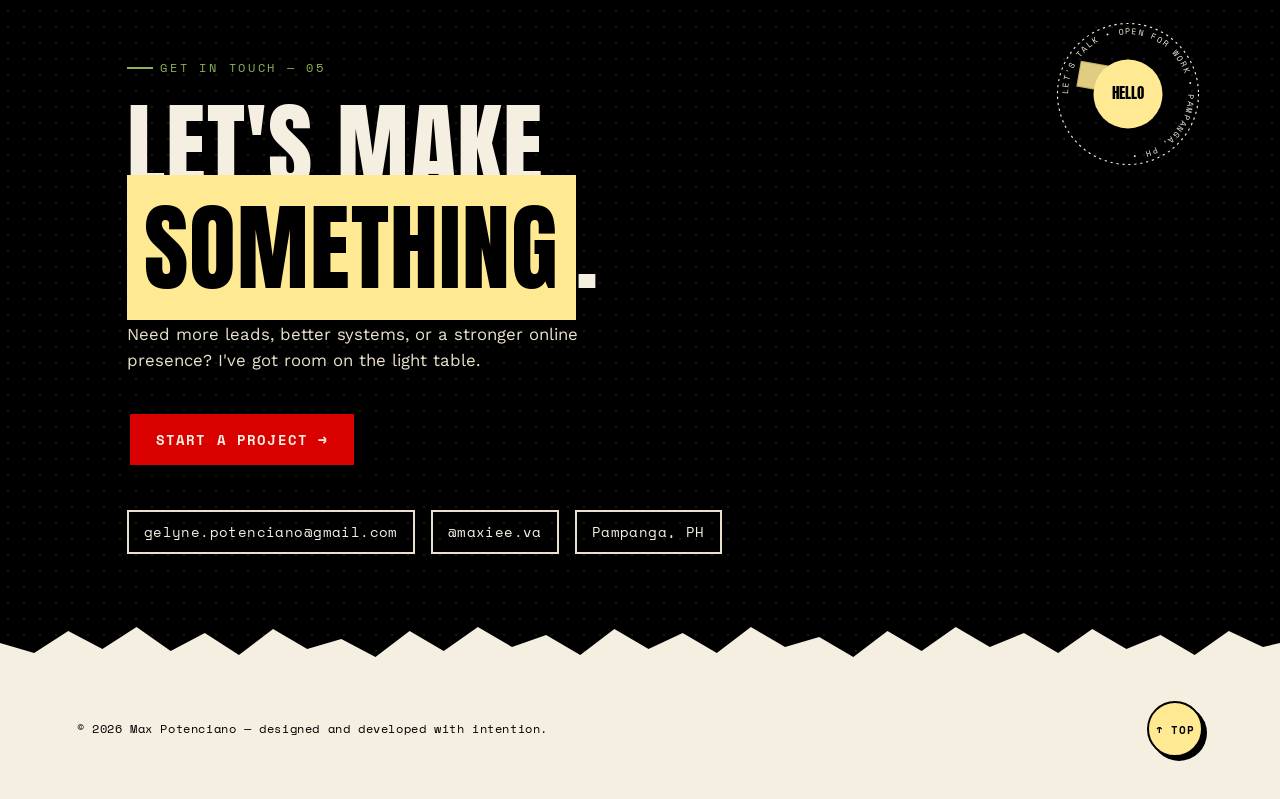
==== commit 1bb62f95: "Update index.html" ====
--- a/index.html
+++ b/index.html
@@ -251,7 +251,7 @@
 
     <ul class="contact-details">
       <li><a href="mailto:gelyne.potenciano@gmail.com">gelyne.potenciano@gmail.com</a></li>
-      <li><a href="https://www.instagram.com/gelyne.potenciano/">@gelyne.potenciano</a></li>
+      <li><a href="https://www.instagram.com/maxiee.va/">@maxiee.va</a></li>
       <li>Pampanga, PH</li>
     </ul>
   </div>
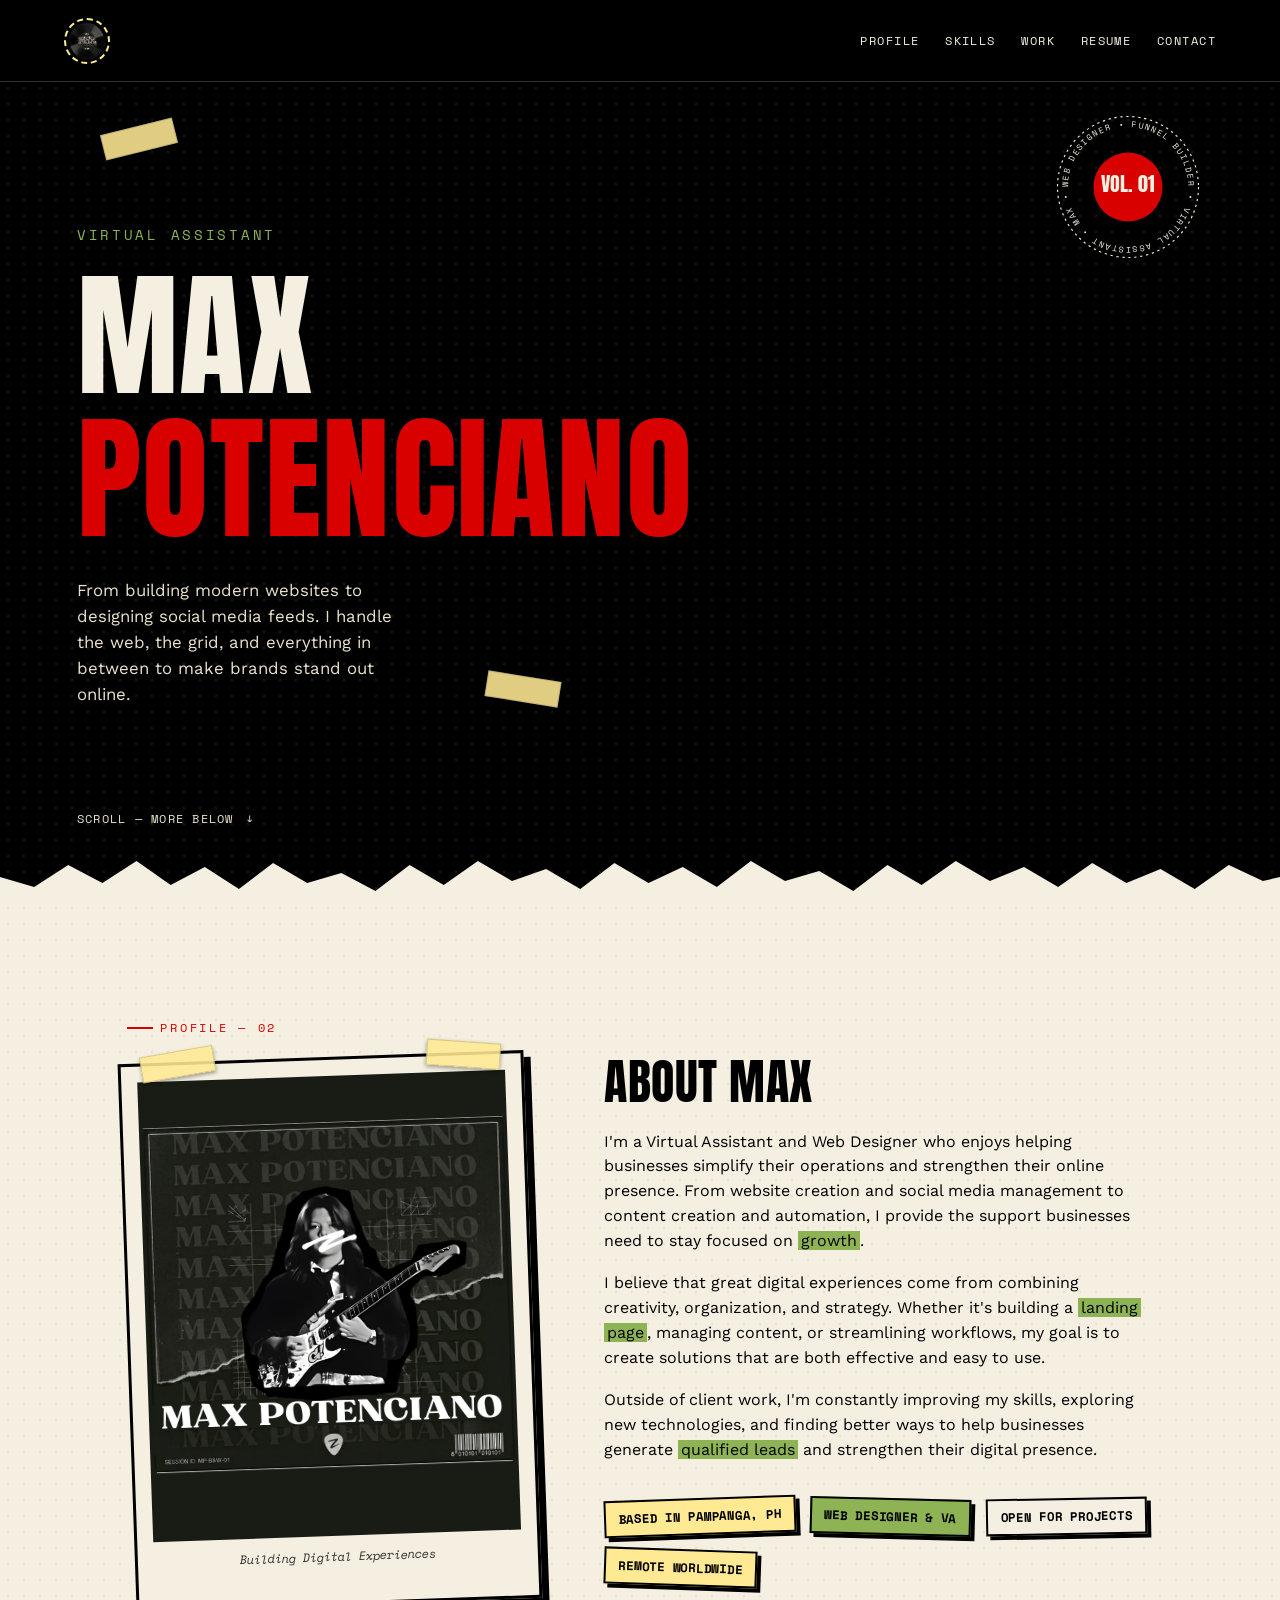
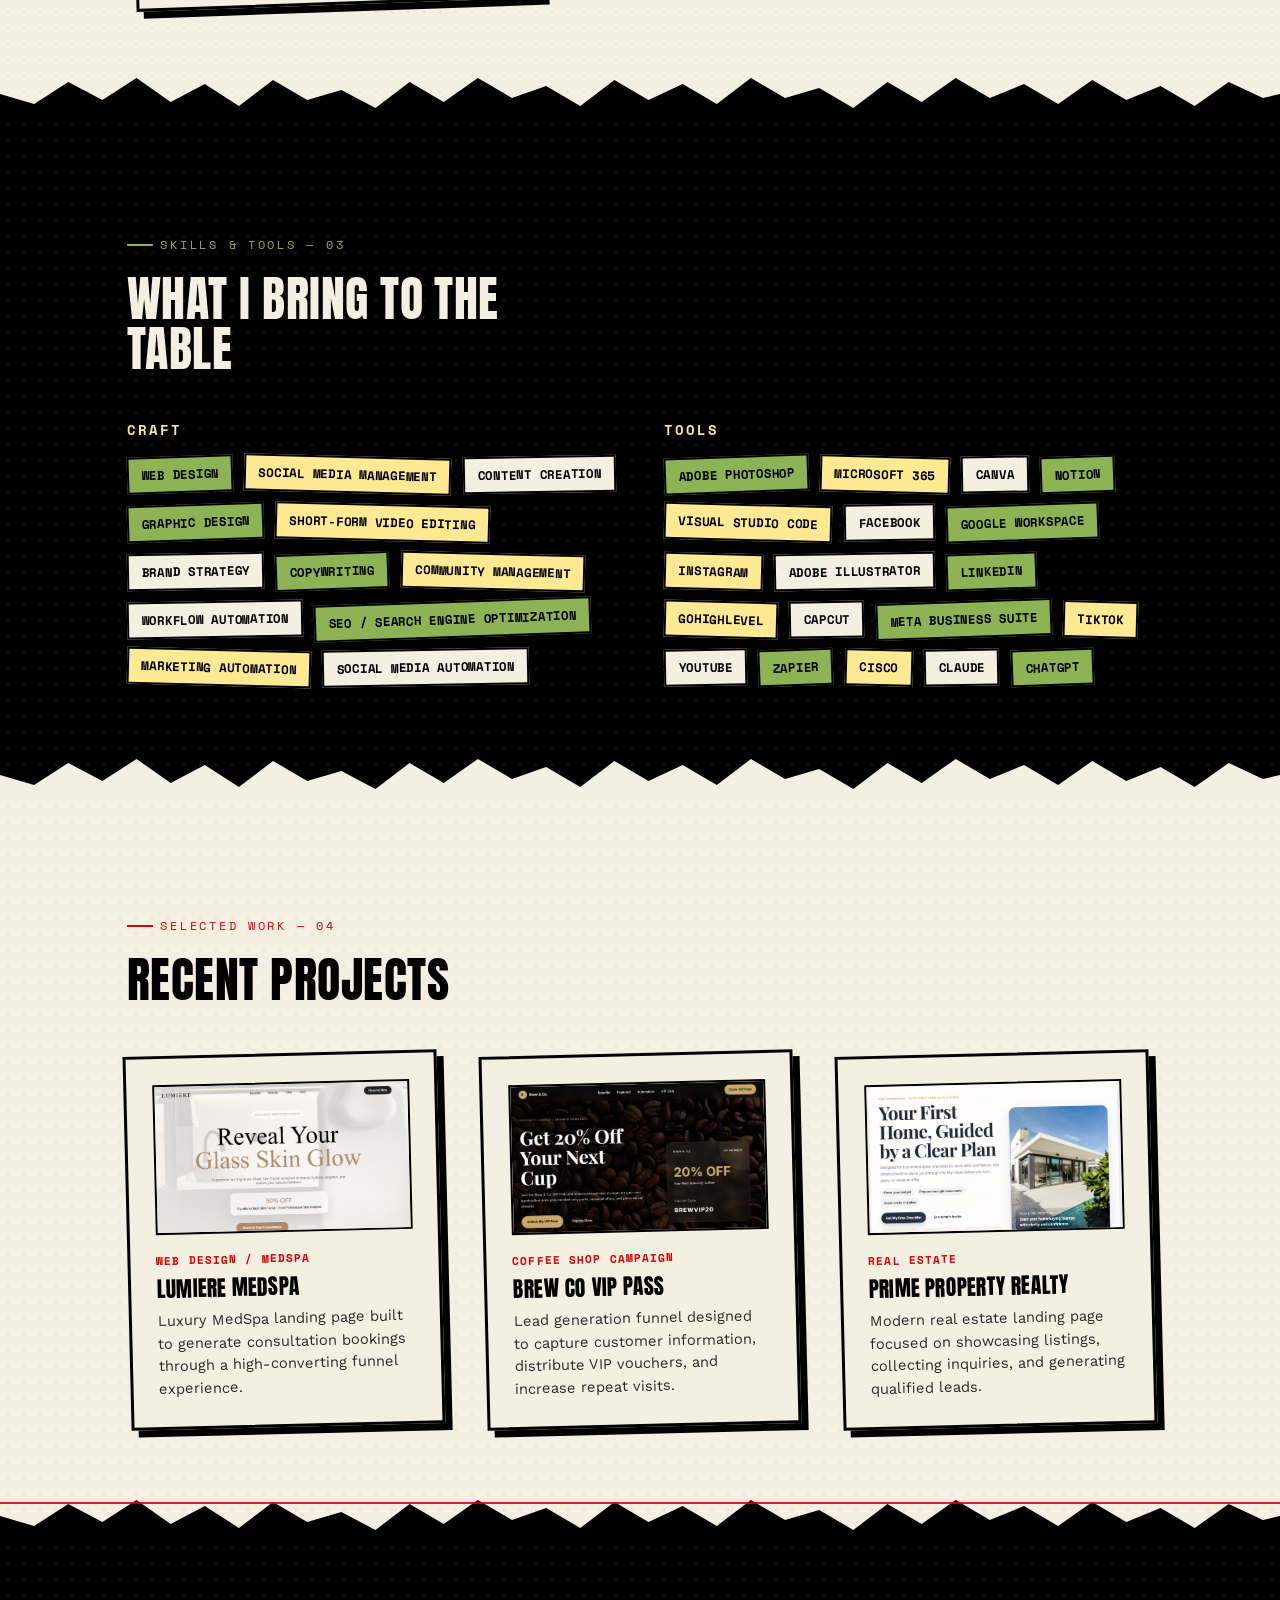
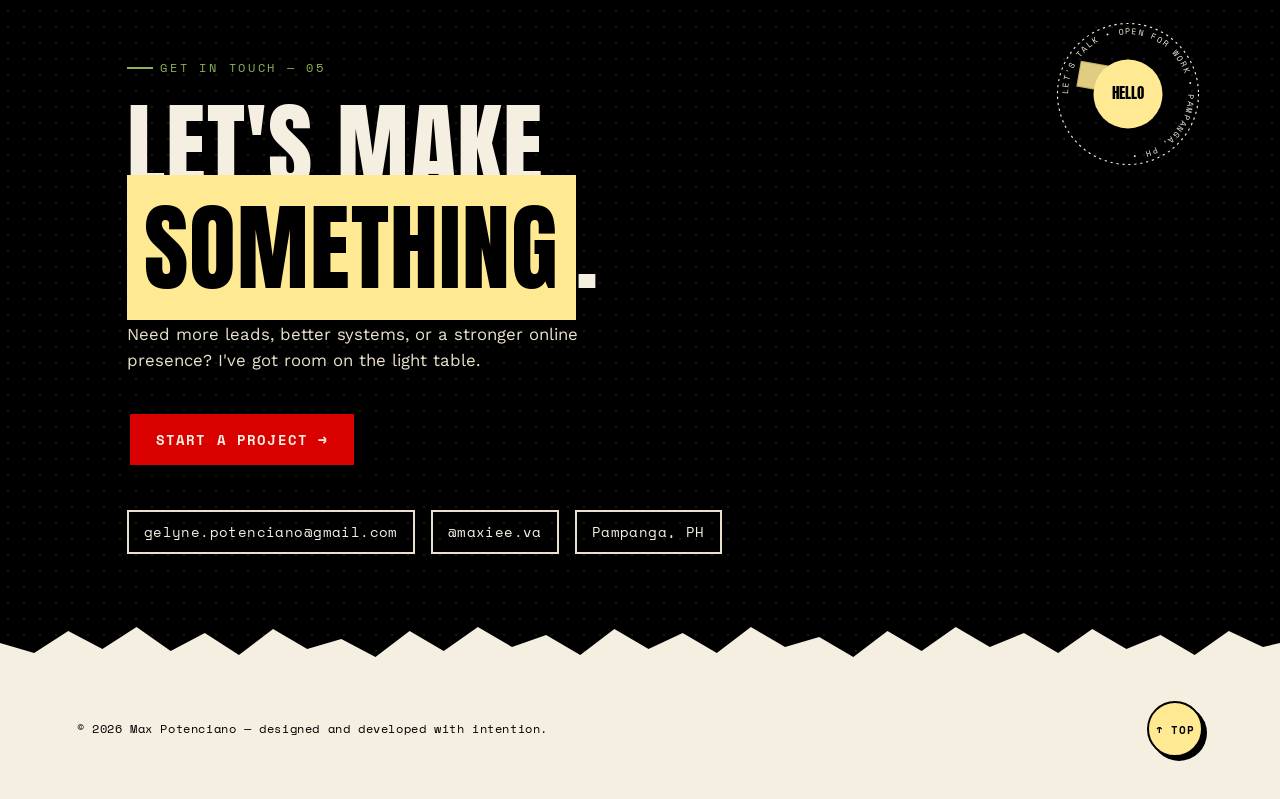
==== commit ee489f3c: "Update index.html" ====
--- a/index.html
+++ b/index.html
@@ -166,6 +166,8 @@
           <span class="sticker">Youtube</span>
           <span class="sticker">Zapier</span>
           <span class="sticker">Cisco</span>
+          <span class="sticker">Claude</span>
+          <span class="sticker">ChatGPT</span>
         </div>
       </div>
     </div>
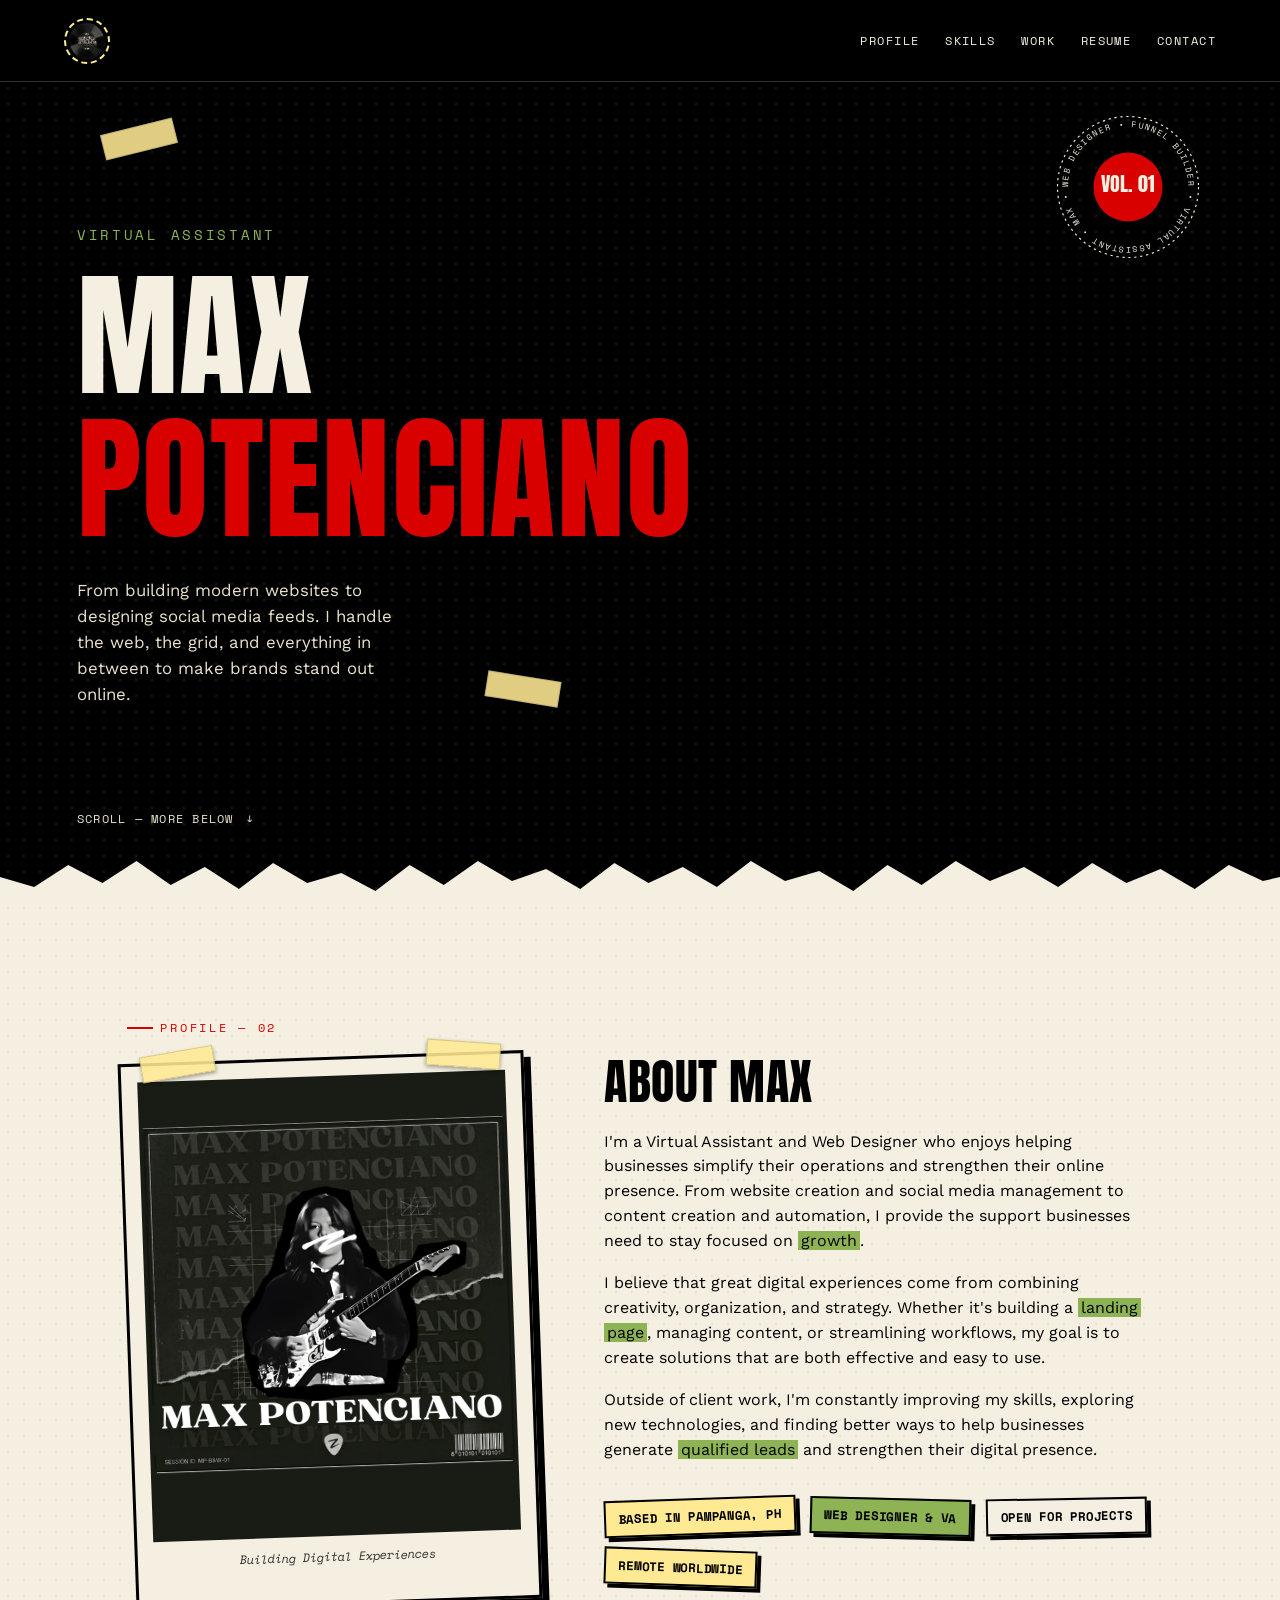
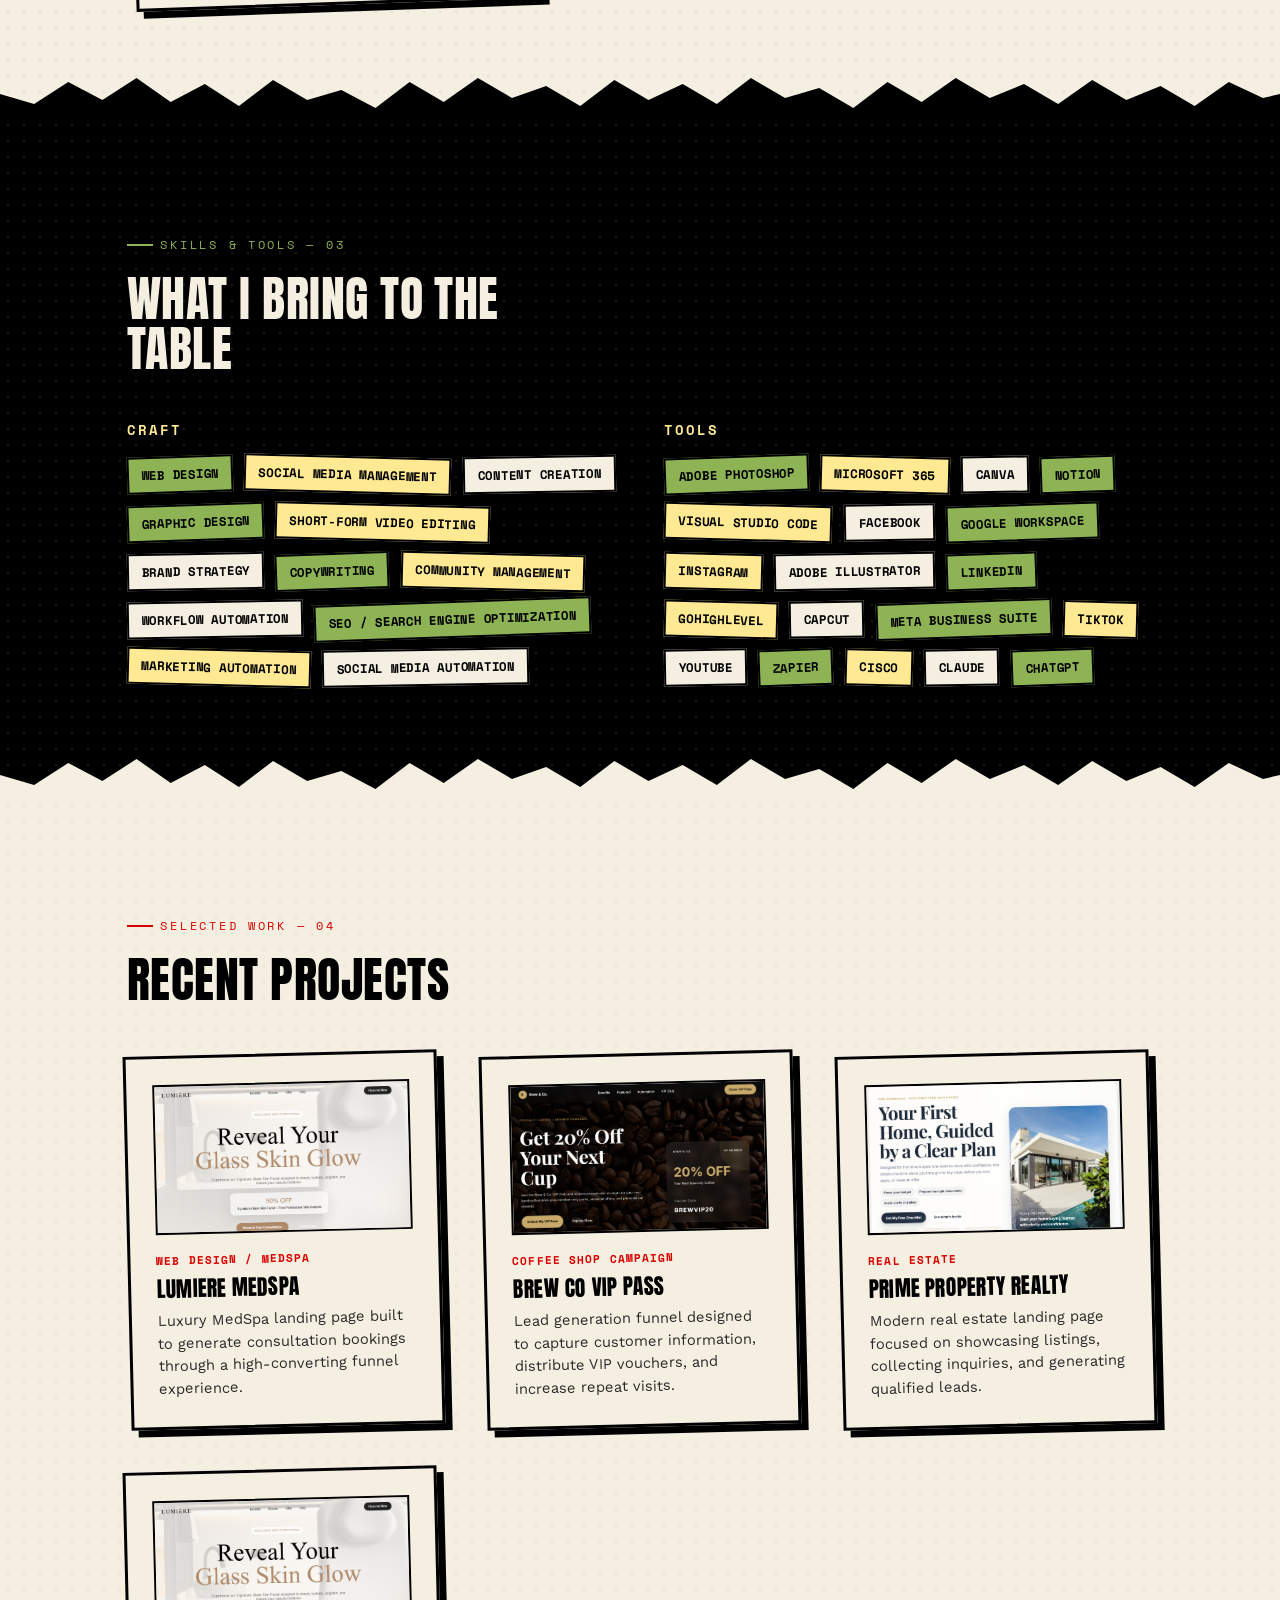
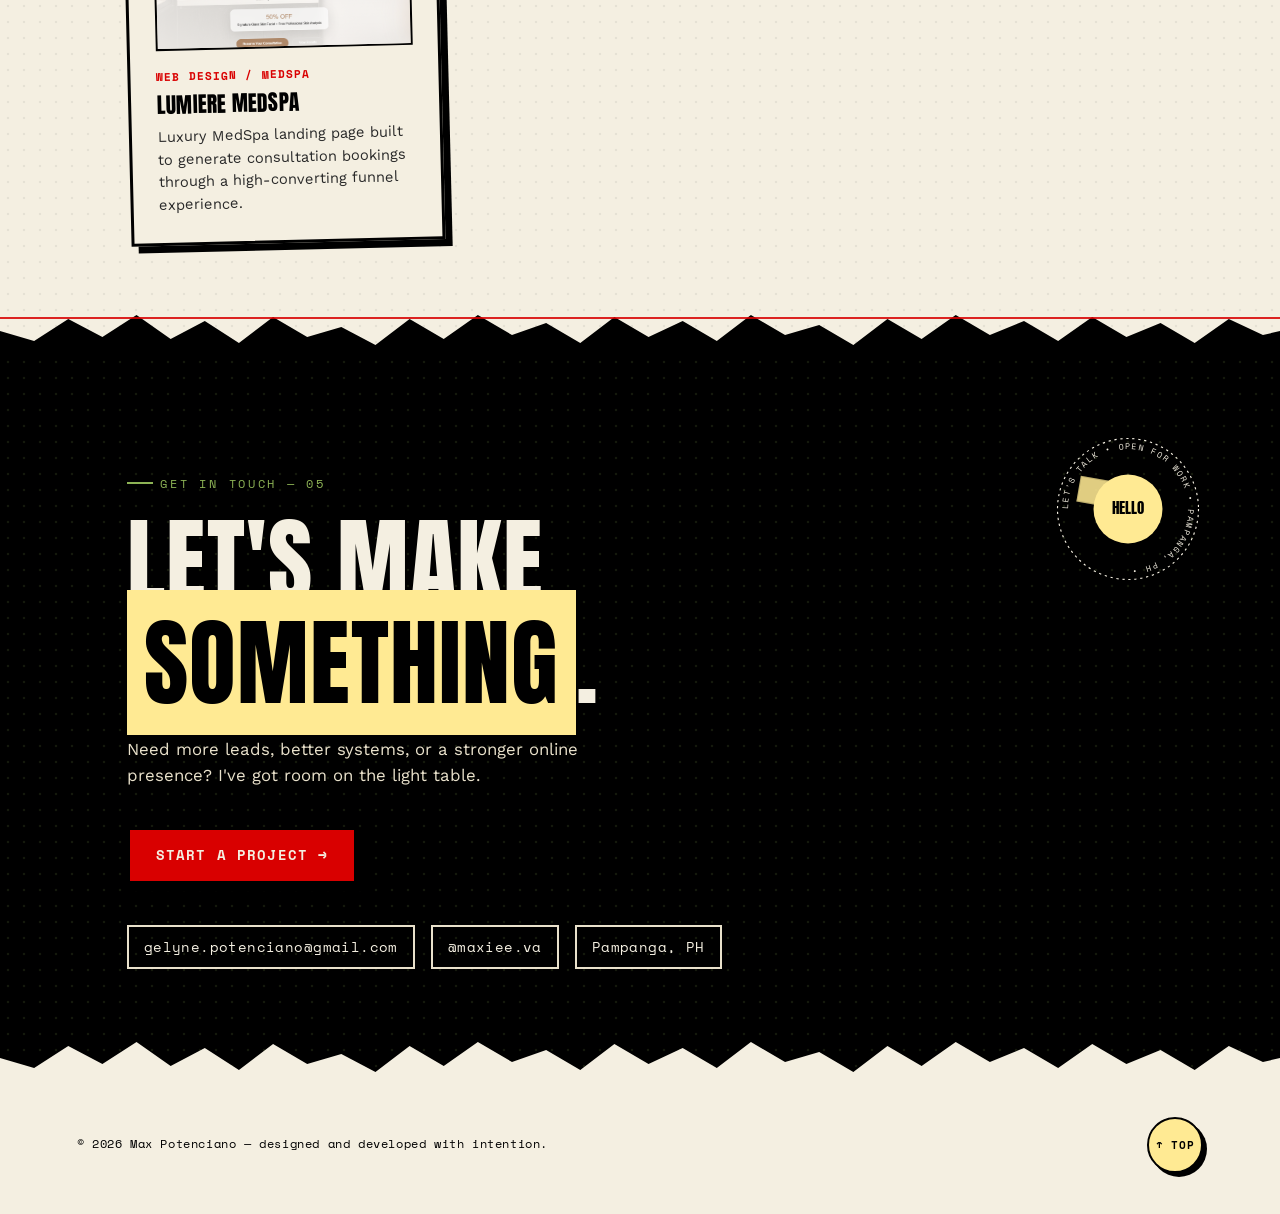
==== commit a462cebd: "Update index.html" ====
--- a/index.html
+++ b/index.html
@@ -222,6 +222,18 @@
           </article>
         </a>
 
+        <a href="projects/ROOTS-OF-THE-COSMOS/website/index.html" class="project-link">
+          <article class="project-card">
+            <div class="project-thumb"><img src="images/lumiere-thumb.png" alt="Roots of the cosmos"></div>
+            <span class="project-cat">Web Design / MedSpa</span>
+            <h3>Lumiere MedSpa</h3>
+            <p>
+              Luxury MedSpa landing page built to generate consultation bookings
+              through a high-converting funnel experience.
+            </p>
+          </article>
+        </a>
+
     </div>
   </div>
   <div class="torn-edge to-ink thread">
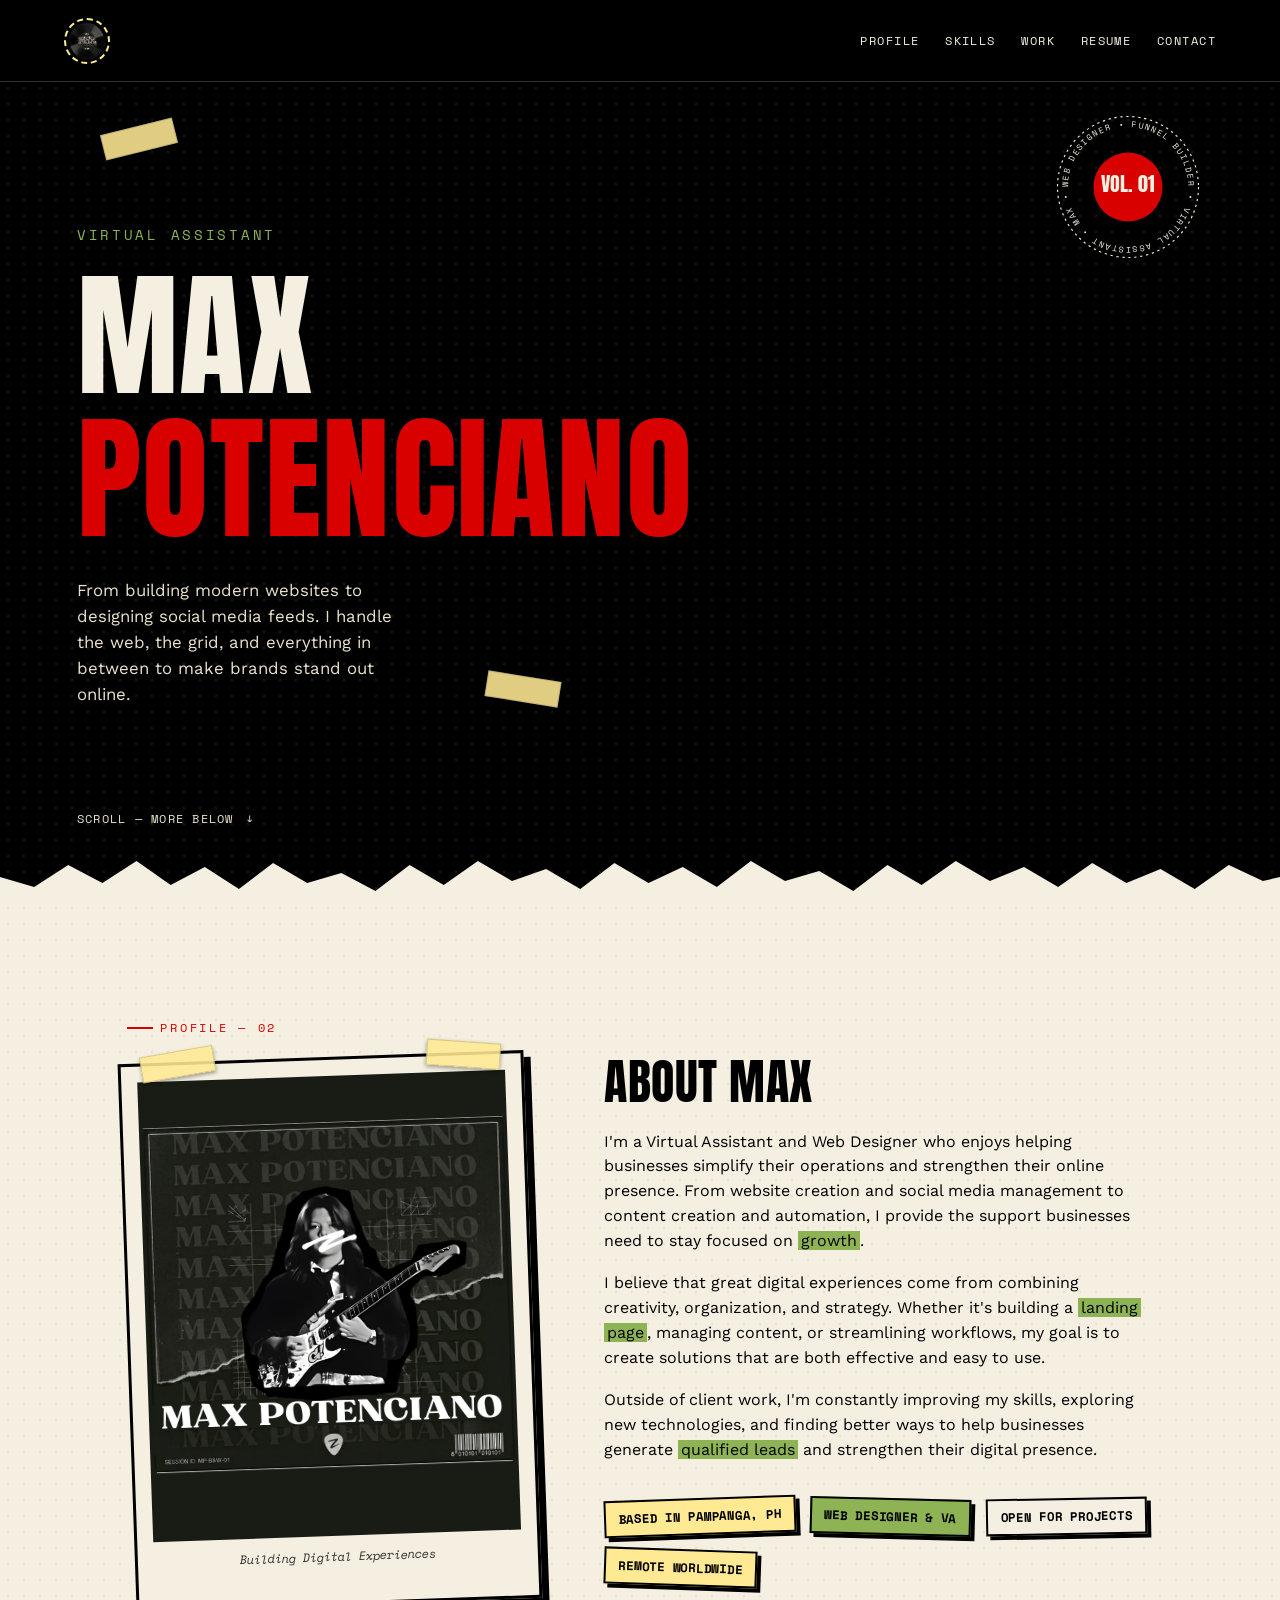
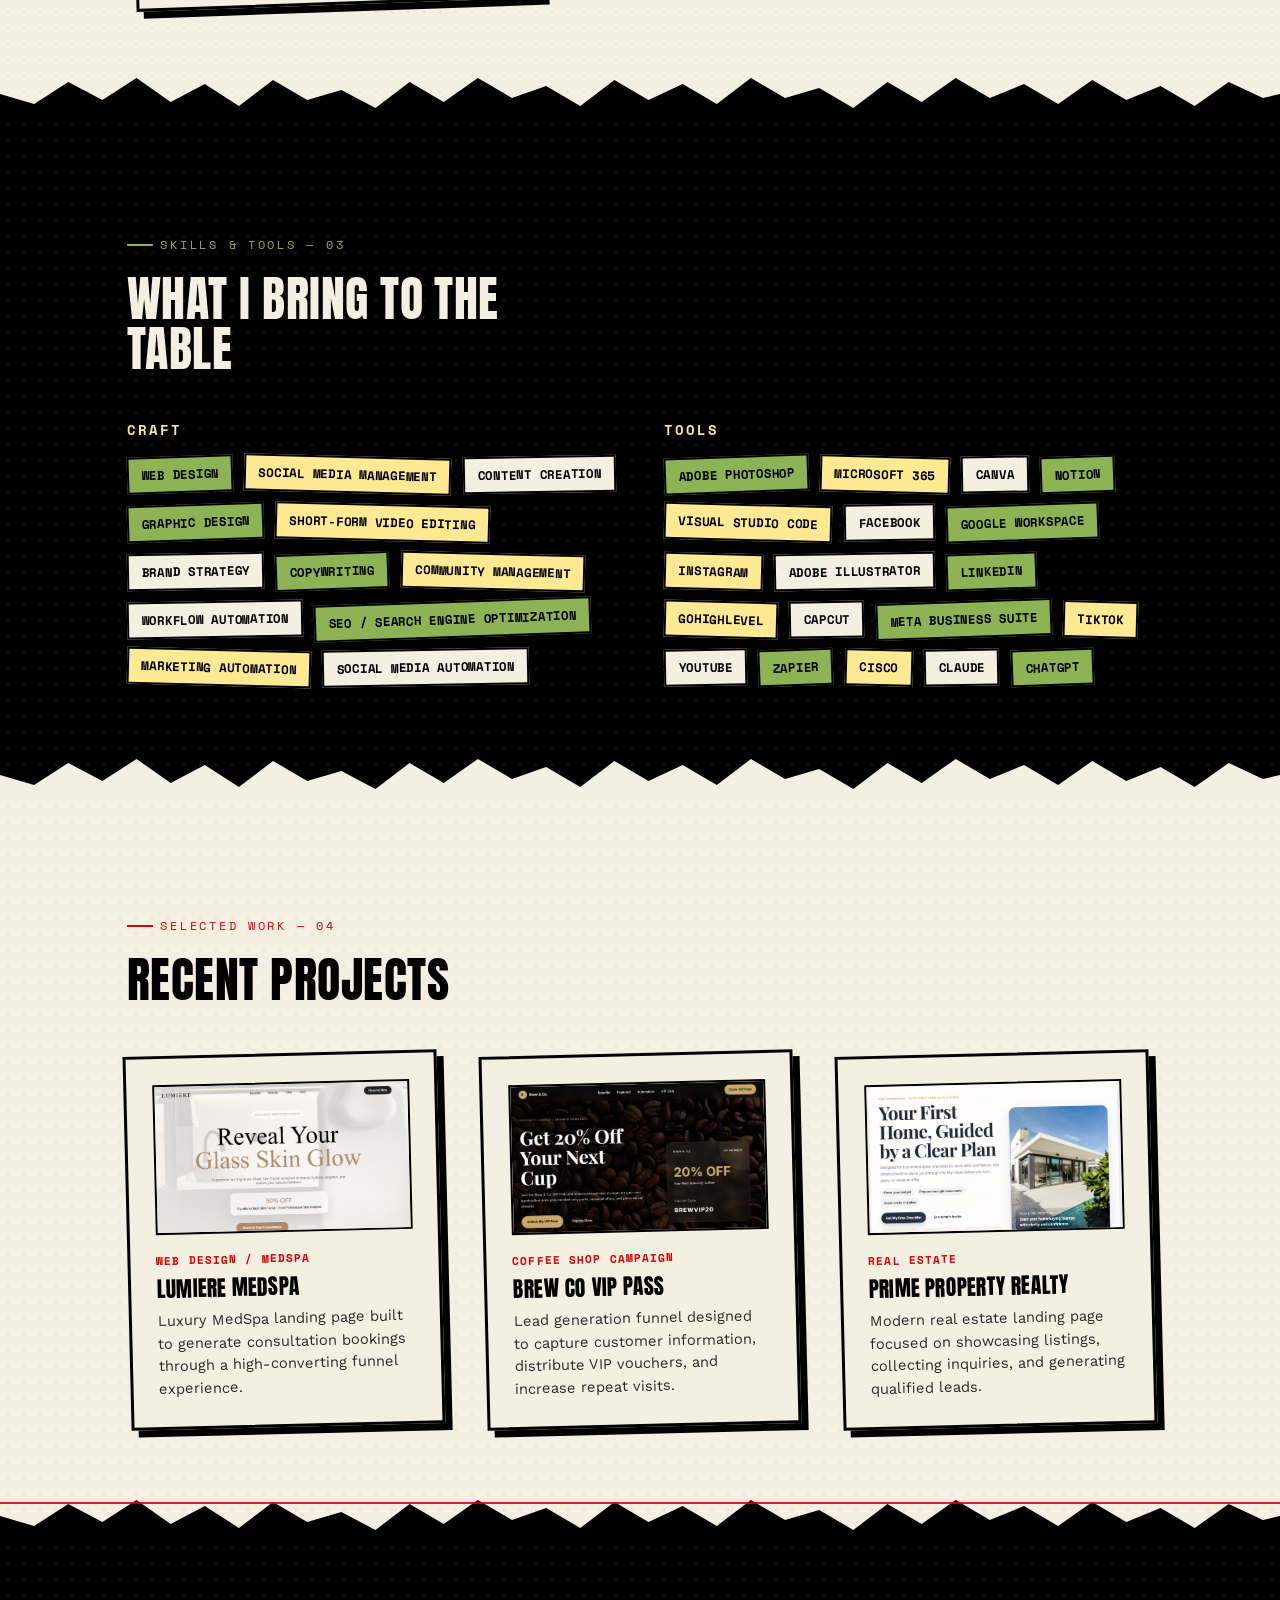
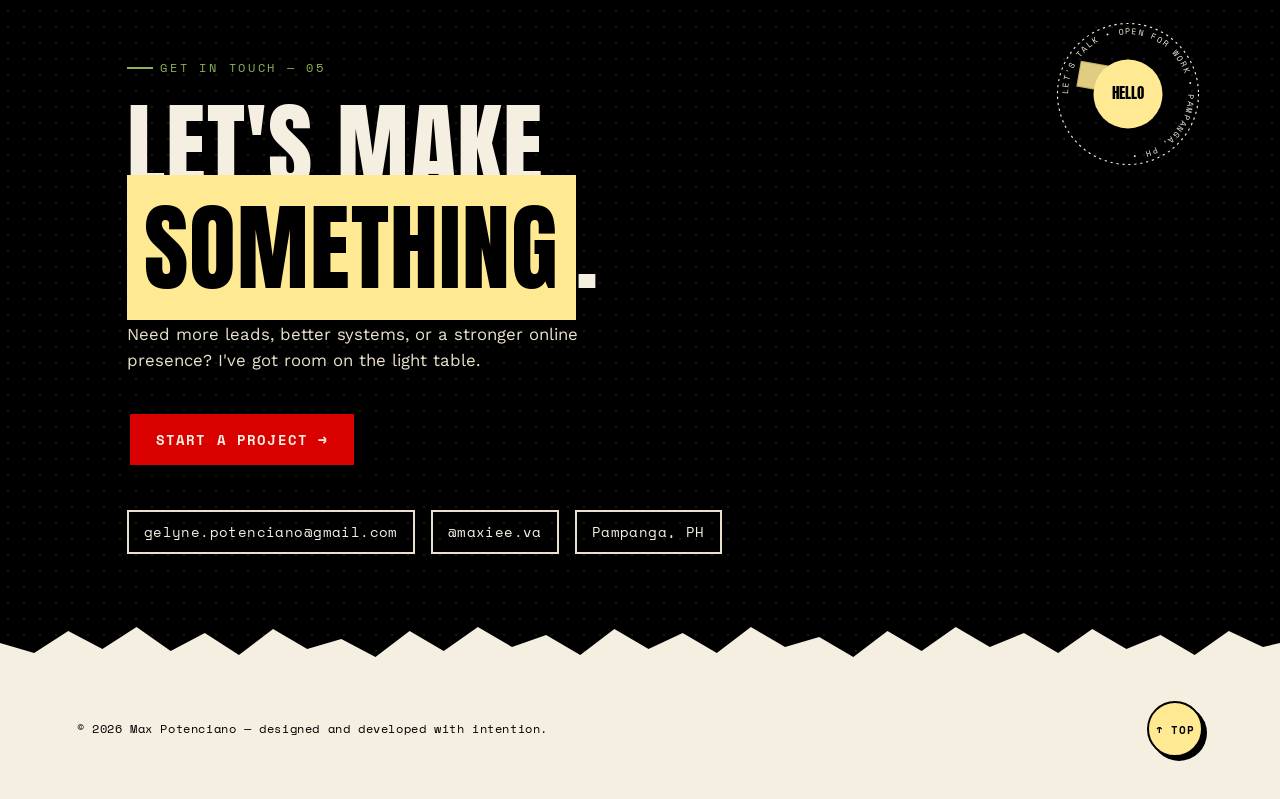
==== commit 8d81f860: "Remove Lumiere MedSpa project card from index.html Removed the project card for 'Lumiere MedSpa' fro" ====
--- a/index.html
+++ b/index.html
@@ -222,17 +222,7 @@
           </article>
         </a>
 
-        <a href="projects/ROOTS-OF-THE-COSMOS/website/index.html" class="project-link">
-          <article class="project-card">
-            <div class="project-thumb"><img src="images/lumiere-thumb.png" alt="Roots of the cosmos"></div>
-            <span class="project-cat">Web Design / MedSpa</span>
-            <h3>Lumiere MedSpa</h3>
-            <p>
-              Luxury MedSpa landing page built to generate consultation bookings
-              through a high-converting funnel experience.
-            </p>
-          </article>
-        </a>
+
 
     </div>
   </div>
